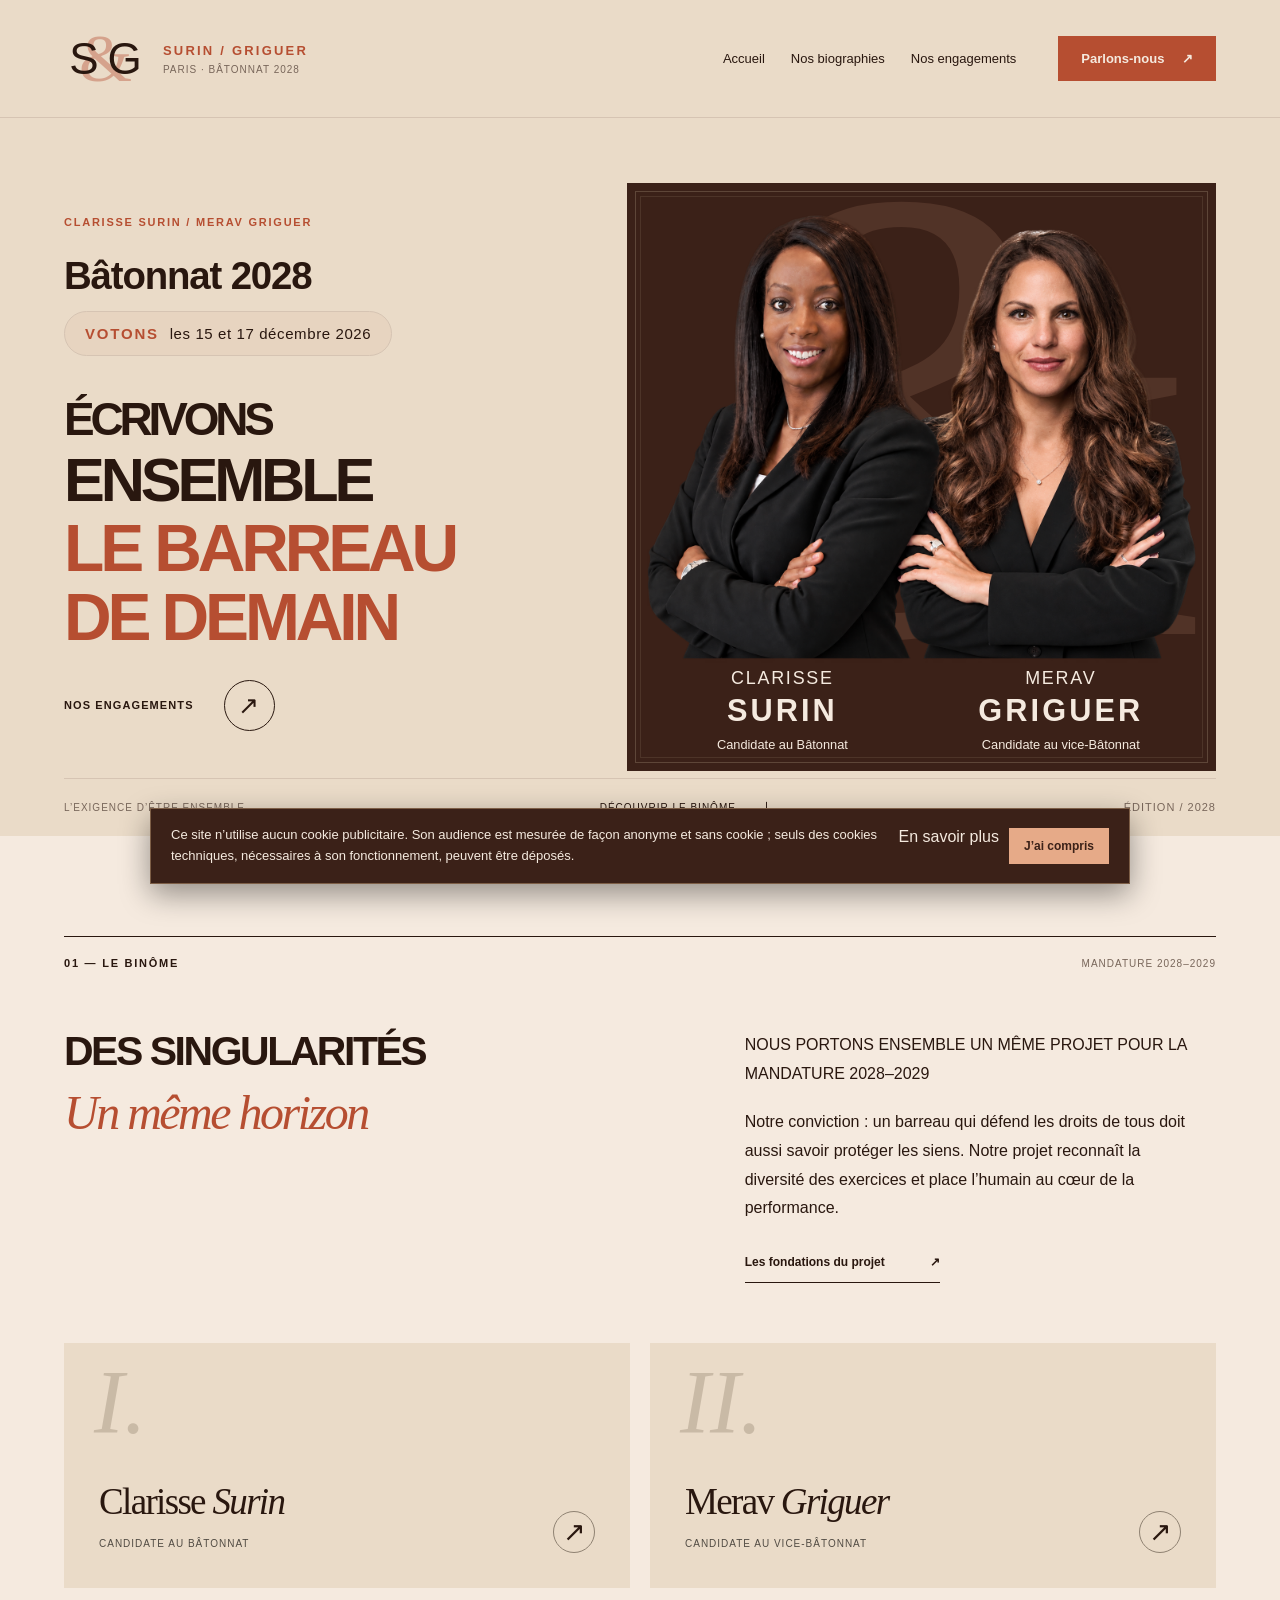
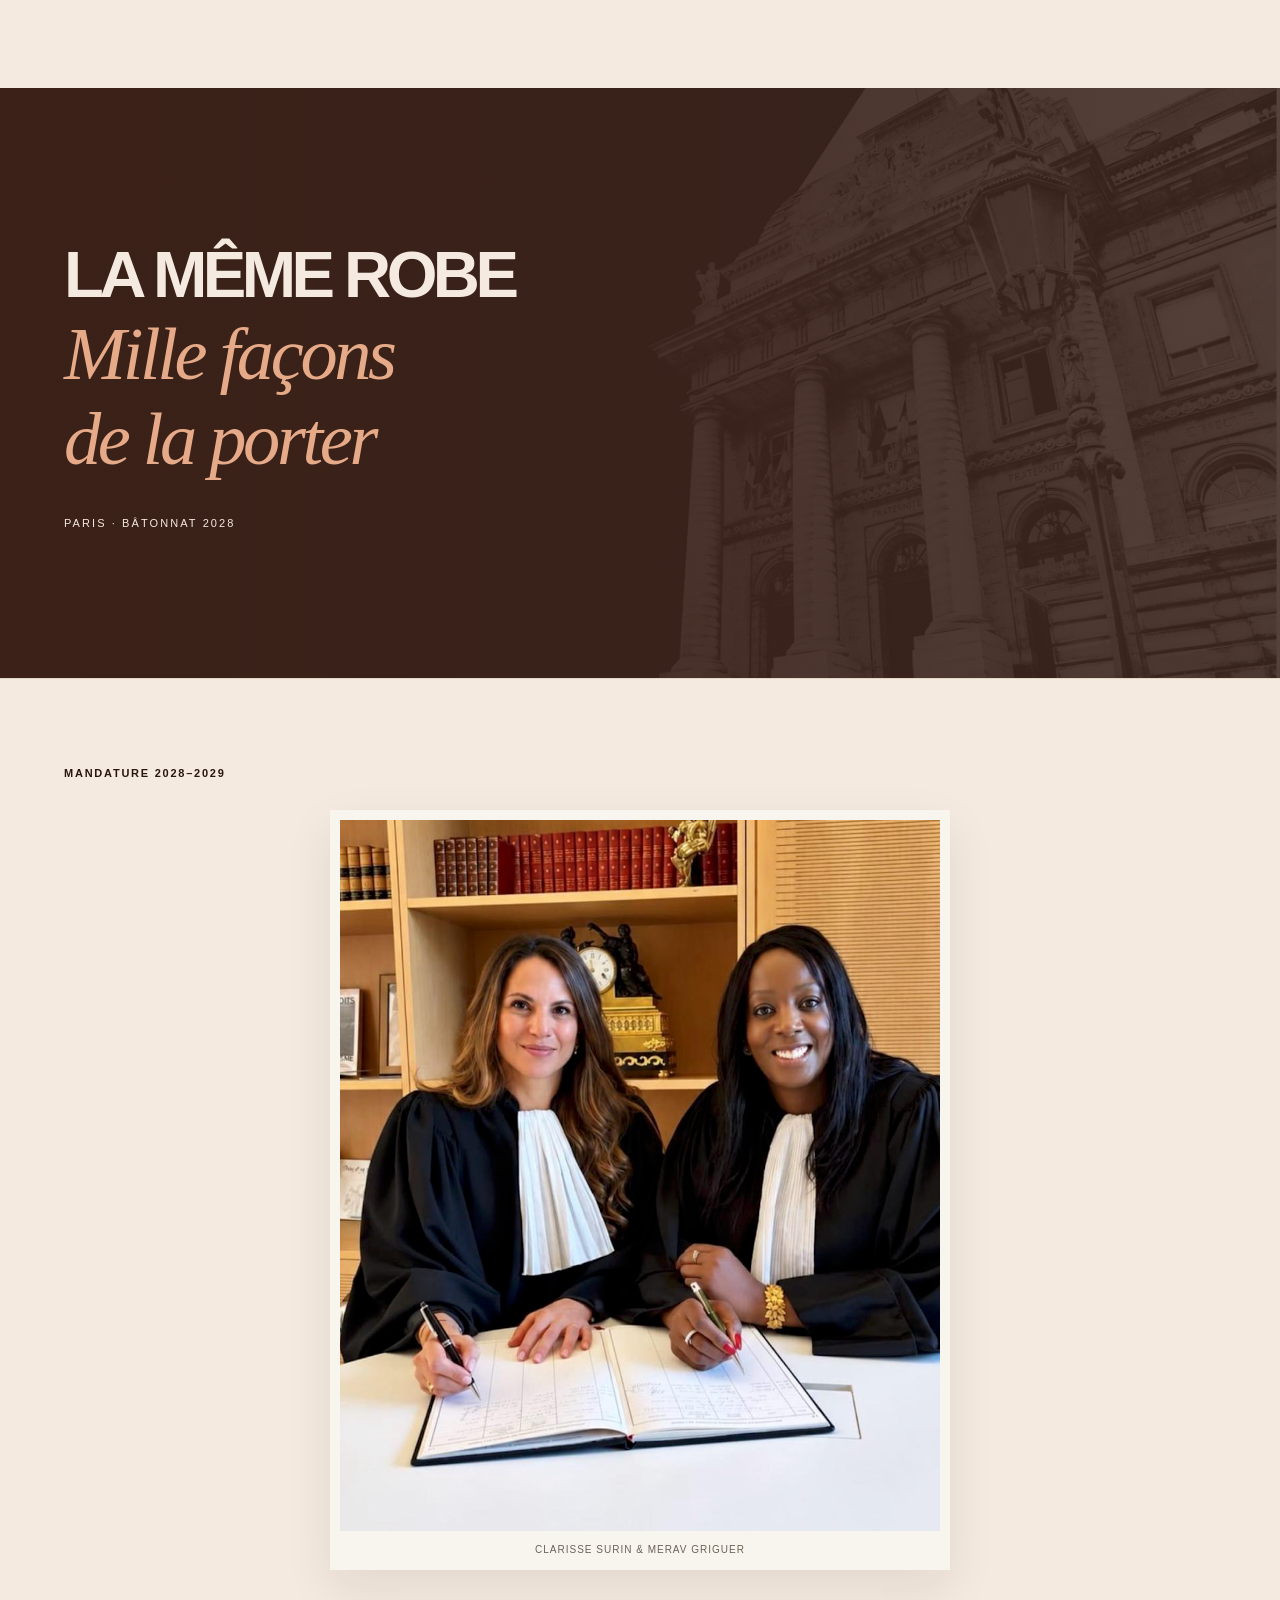
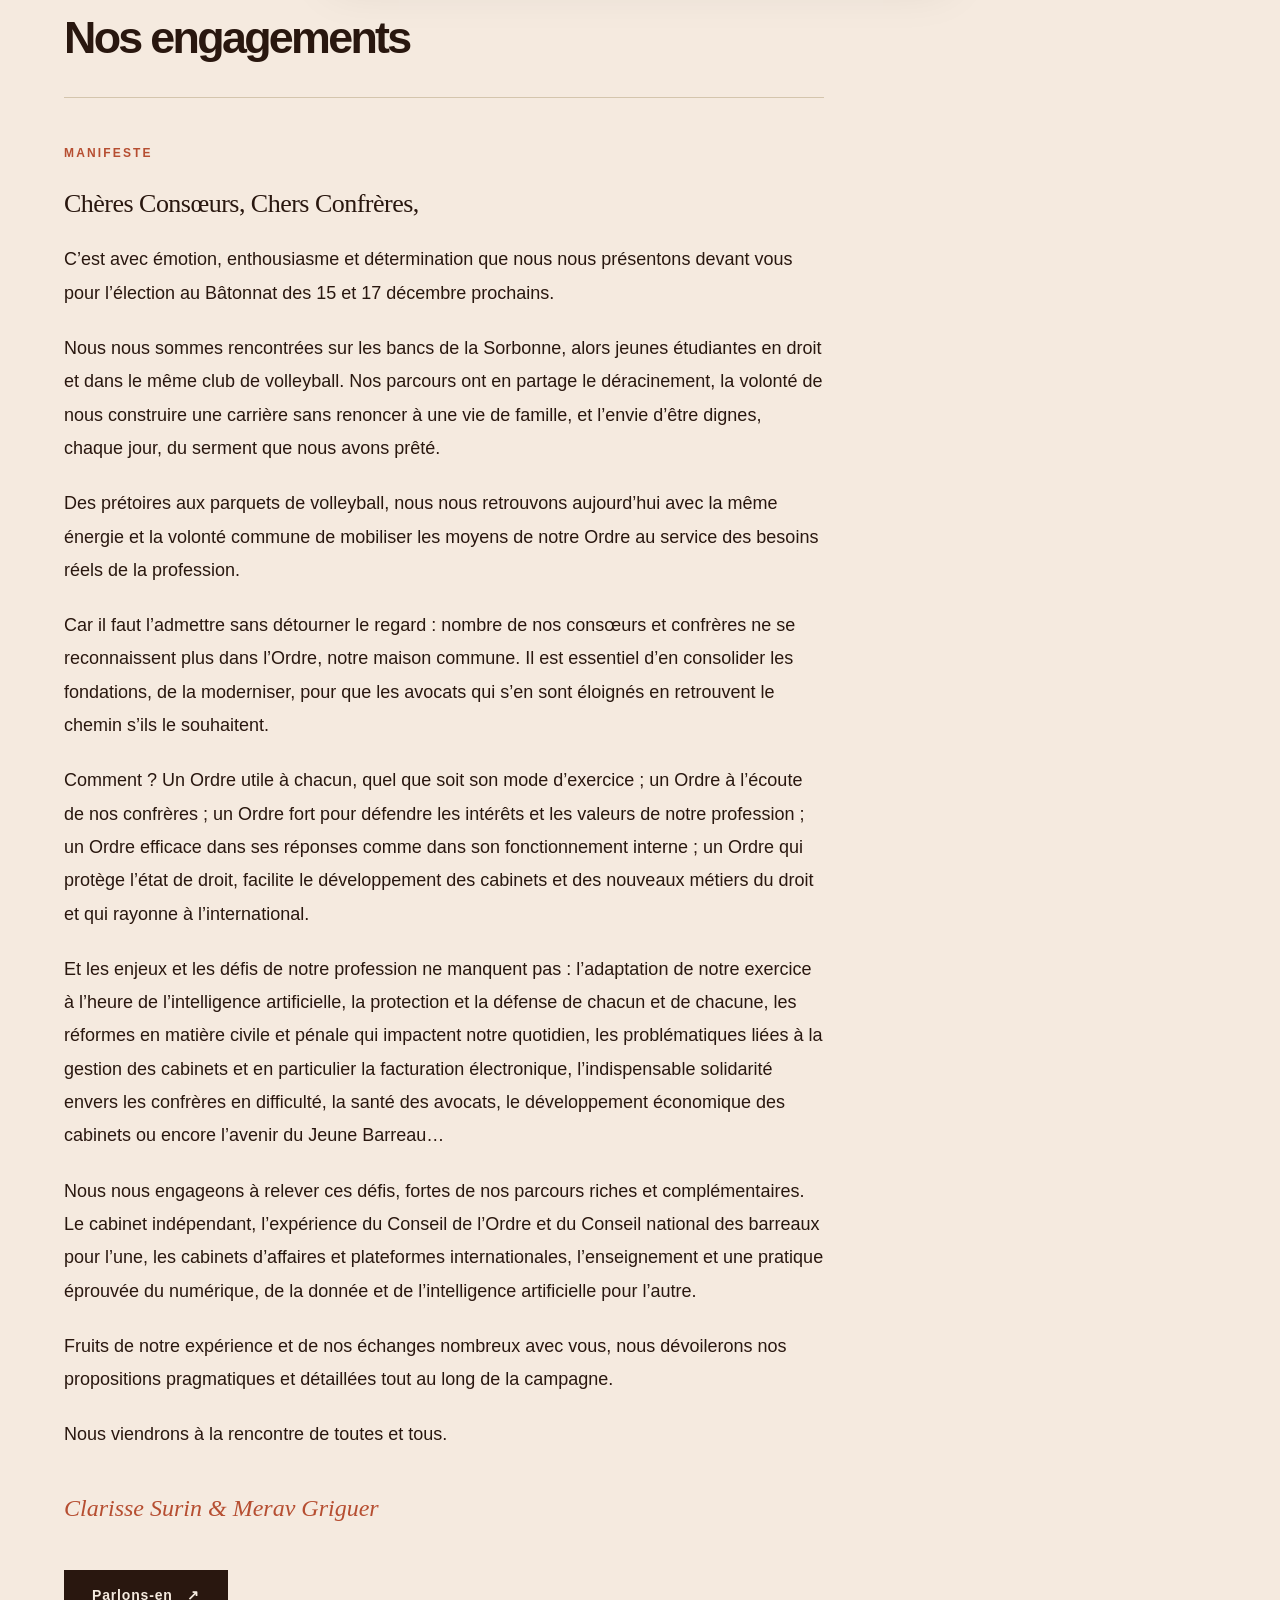
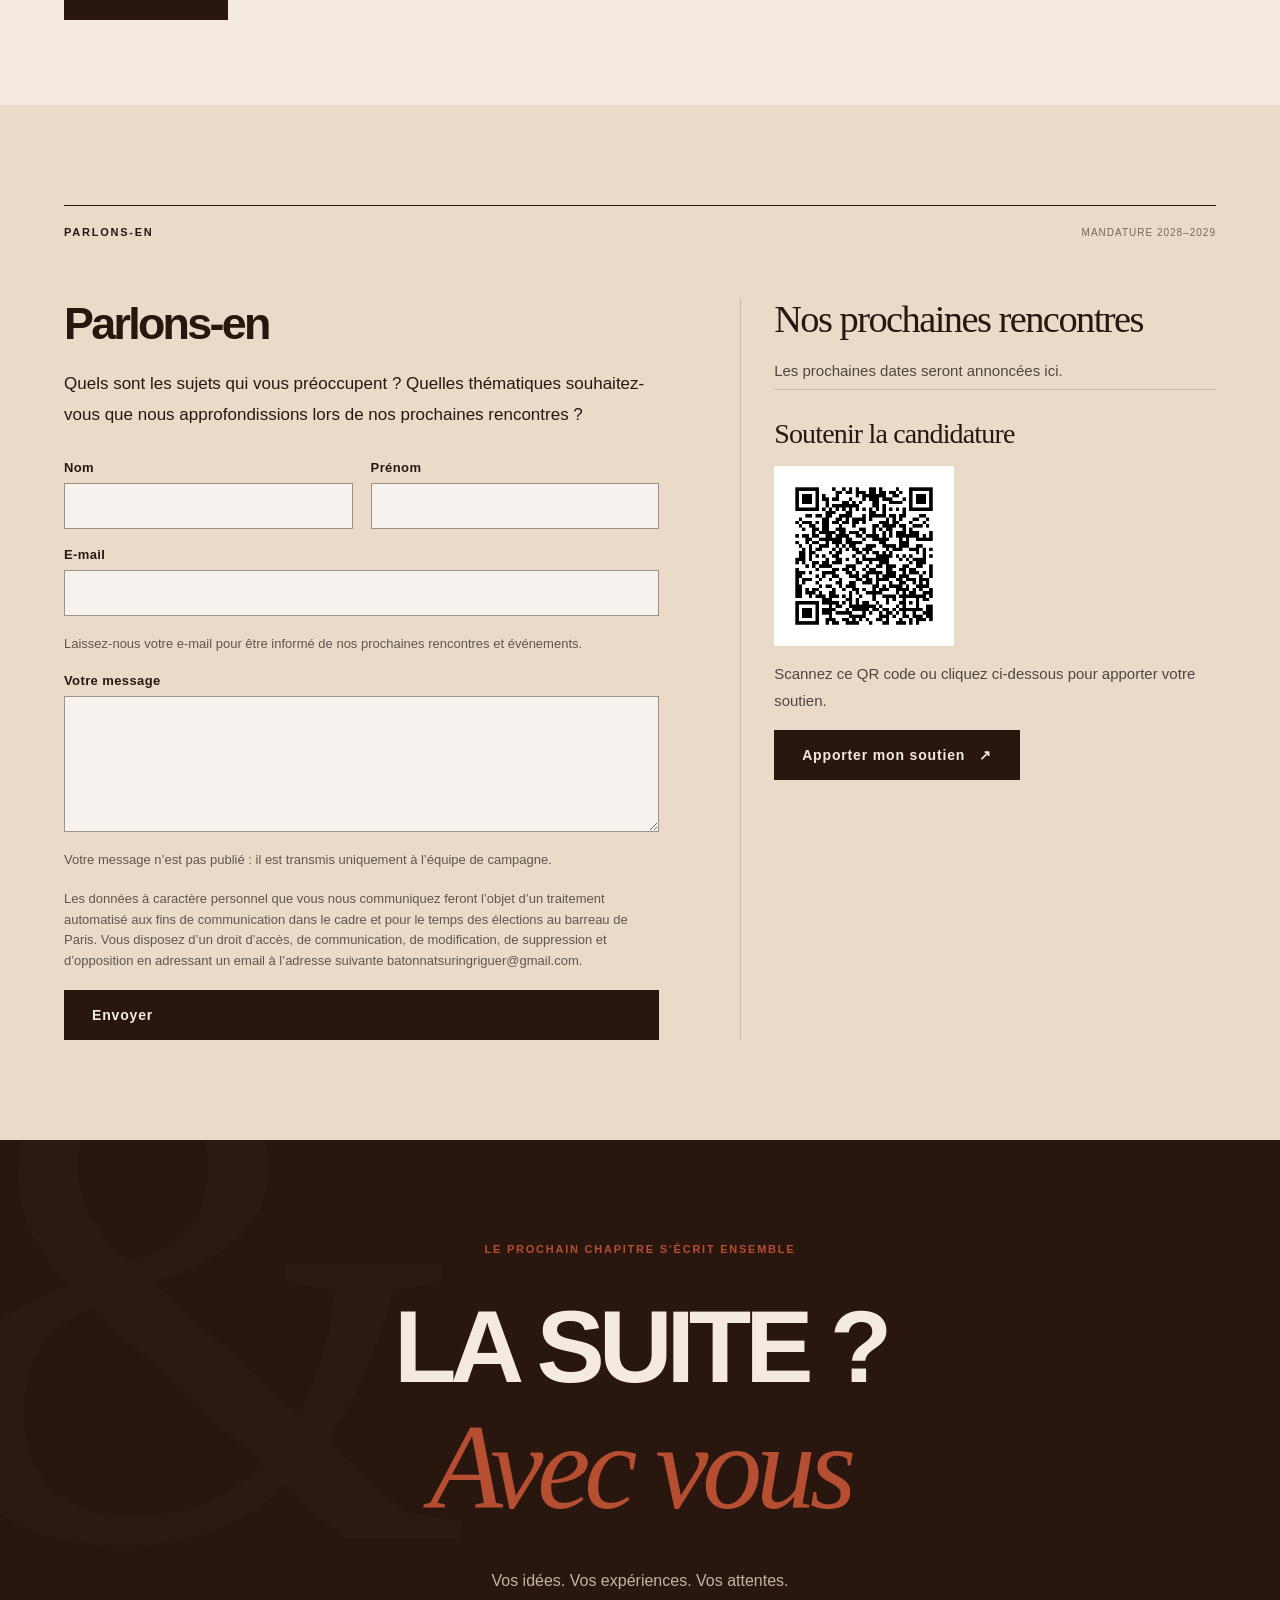
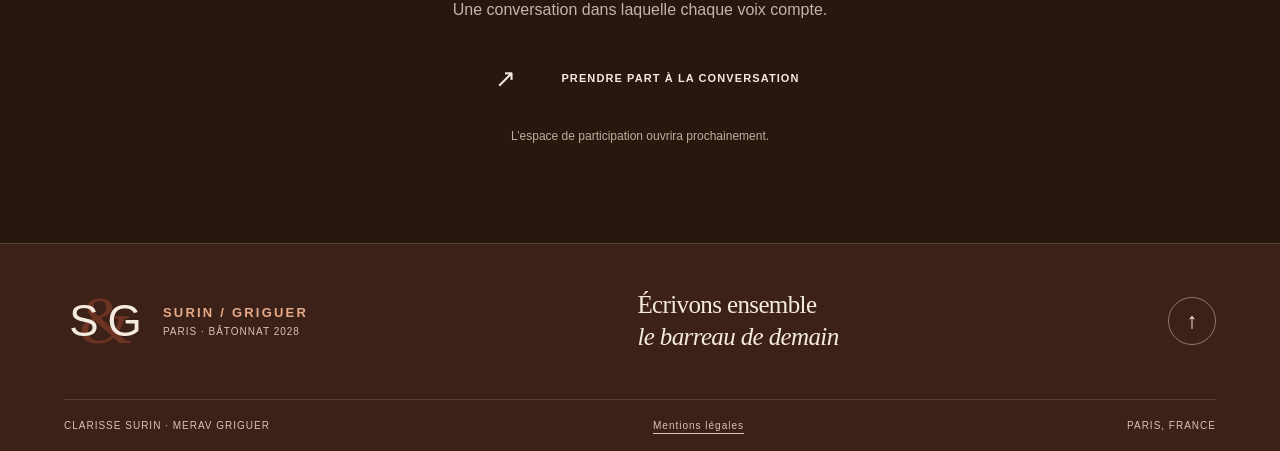
==== index.html @ cb1c9da6 "Import du site batonnatsuringriguer.com (HTML, CSS, JS, images) Co-Authored-By: Claude Sonnet 5.5 <n" ====
<!doctype html>
<html lang="fr">
<head>
<meta charset="UTF-8"><meta name="viewport" content="width=device-width,initial-scale=1">
<meta name="robots" content="index,follow,max-image-preview:large"><meta name="theme-color" content="#191817">
<title>Bâtonnat Paris 2028 — Clarisse Surin et Merav Griguer</title>
<meta name="description" content="Clarisse Surin et Merav Griguer. Une candidature commune au bâtonnat de Paris 2028. Serment, économie, humain, innovation.">
<link rel="canonical" href="https://www.batonnatsuringriguer.com/">
<meta property="og:url" content="https://www.batonnatsuringriguer.com/">
<meta property="og:title" content="Bâtonnat Paris 2028 — Clarisse Surin et Merav Griguer">
<meta property="og:type" content="website">
<meta property="og:locale" content="fr_FR">
<link rel="icon" href="/favicon.svg?v=sg-2" type="image/svg+xml"><link rel="stylesheet" href="/style.css"><script type="module" src="/main.js"></script>
<script defer src="/_vercel/insights/script.js"></script>
</head>
<body>
<a class="skip" href="#contenu">Aller au contenu</a>
<header class="site-header">
<a class="signature" href="#accueil" aria-label="Surin et Griguer, accueil"><b class="brand-mark brand-amp" aria-hidden="true"><i>&amp;</i><span class="l">S</span><span class="l">G</span></b><span class="brand-name">SURIN / GRIGUER<small>PARIS · BÂTONNAT 2028</small></span></a>
<button class="menu-toggle" aria-expanded="false" aria-controls="navigation">Menu <span aria-hidden="true">☰</span></button>
<nav id="navigation" aria-label="Navigation principale"><a href="#accueil">Accueil</a><a href="#binome" data-dialog="candidates" data-tab="tab-bio-clarisse">Nos biographies</a><a href="#programme">Nos engagements</a><a href="#journal" data-nav-journal hidden>Journal de campagne</a><a class="nav-contact" href="#parlons-en">Parlons-nous <span aria-hidden="true">↗</span></a></nav>
</header>
<main id="contenu">
<section class="hero" id="accueil" aria-labelledby="hero-title">
<div class="hero-topline"><span>CLARISSE SURIN / MERAV GRIGUER</span></div>
<div class="hero-copy"><p class="eyebrow">CLARISSE SURIN / MERAV GRIGUER</p><p class="hero-election">Bâtonnat 2028</p><p class="vote-capsule"><strong>Votons</strong> les 15 et 17 décembre 2026</p>
<!-- SLOGAN PROVISOIRE : pour le changer, modifier uniquement le h1 ci-dessous (et le pied de page) -->
<h1 id="hero-title"><span class="slogan-opening">ÉCRIVONS</span><br><span class="slogan-together">ENSEMBLE</span><br><em>LE BARREAU<br>DE DEMAIN</em></h1><a class="round-link" href="#programme"><span>NOS ENGAGEMENTS</span><span class="round-arrow" aria-hidden="true">↗</span></a></div>
<div class="hero-art"><span class="art-number" aria-hidden="true">&amp;</span><div class="art-line" aria-hidden="true"></div><div class="duo" role="img" aria-label="Clarisse Surin à gauche et Merav Griguer à droite, ensemble les bras croisés"><img src="/images/binome-couleur-v3.png" width="1380" height="1140" alt="" fetchpriority="high"></div><div class="art-caption"><span>CLARISSE<br><strong>SURIN</strong><small>Candidate au Bâtonnat</small></span><span>MERAV<br><strong>GRIGUER</strong><small>Candidate au vice-Bâtonnat</small></span></div></div>
<div class="hero-bottom"><span>L’EXIGENCE D’ÊTRE ENSEMBLE.</span><a href="#binome">DÉCOUVRIR LE BINÔME <span aria-hidden="true">↓</span></a><span class="hero-edition">ÉDITION / 2028</span></div>
</section>
<div class="values-strip" hidden data-masque="non validé 30/09" aria-label="Les quatre axes de la campagne"><span>SERMENT</span><i aria-hidden="true">/</i><span>ÉCONOMIE</span><i aria-hidden="true">/</i><span>HUMAIN</span><i aria-hidden="true">/</i><span>INNOVATION</span></div>
<section class="campaign-why" id="pourquoi" hidden data-masque="non validé 30/09" aria-labelledby="why-title"><p class="eyebrow">POURQUOI CHOISIR CE BINÔME ?</p><h2 id="why-title">Un Ordre qui vous protège<br><em>Et vous donne les moyens d’avancer</em></h2><p class="campaign-lead">Choisir Clarisse Surin et Merav Griguer, c’est soutenir un projet qui part de votre réalité : votre cabinet, vos responsabilités, votre santé et votre avenir. Un Ordre qui protège, accompagne et rend compte.</p><div class="campaign-reasons"><article><span class="reason-number">01</span><h3>Vous protéger</h3><p>Un Ordre présent lorsque votre exercice est fragilisé : secret professionnel, déontologie et incidents d’audience.</p><a href="#programme-serment">Découvrir les garanties proposées <span aria-hidden="true">↗</span></a></article><article><span class="reason-number">02</span><h3>Soutenir votre cabinet</h3><p>Des réponses adaptées à votre économie, à votre taille et à vos responsabilités, avec un objectif de maîtrise des cotisations.</p><a href="#programme-economie">Découvrir les leviers économiques <span aria-hidden="true">↗</span></a></article><article><span class="reason-number">03</span><h3>Prendre soin de vous</h3><p>Santé, rétrocessions, collaboration : défendre les avocats suppose aussi de reconnaître leurs fragilités.</p><a href="#programme-humain">Découvrir les dispositifs de solidarité <span aria-hidden="true">↗</span></a></article><article><span class="reason-number">04</span><h3>Vous préparer à demain</h3><p>Des outils d’IA accessibles et une formation concrète pour garder la maîtrise de votre métier.</p><a href="#programme-avenir">Découvrir les moyens proposés <span aria-hidden="true">↗</span></a></article></div><p class="campaign-method">Notre méthode : des actions à engager au sein de l’Ordre et des réformes à porter auprès du CNB et de la Chancellerie. Des objectifs explicites, dont la mise en œuvre sera suivie et dont il sera rendu compte.</p></section>
<section class="manifesto section" id="binome" aria-labelledby="binome-title">
<div class="section-top"><p class="eyebrow">01 — LE BINÔME</p><span class="small-note">MANDATURE 2028–2029</span></div>
<div class="manifesto-grid"><h2 id="binome-title">DES SINGULARITÉS<br><em>Un même horizon</em></h2><div class="manifesto-copy"><p>NOUS PORTONS ENSEMBLE UN MÊME PROJET POUR LA MANDATURE 2028–2029</p><p>Notre conviction : un barreau qui défend les droits de tous doit aussi savoir protéger les siens. Notre projet reconnaît la diversité des exercices et place l’humain au cœur de la performance.</p><a class="underlined" href="#convictions">Les fondations du projet <span aria-hidden="true">↗</span></a></div></div>
<div class="duet"><article class="person"><span class="person-number">I.</span><div><h3>Clarisse <em>Surin</em></h3><p>CANDIDATE AU BÂTONNAT</p></div><button class="person-more" data-dialog="candidates" data-tab="tab-bio-clarisse" aria-label="Lire la biographie de Clarisse Surin">↗</button></article><article class="person"><span class="person-number">II.</span><div><h3>Merav <em>Griguer</em></h3><p>CANDIDATE AU VICE-BÂTONNAT</p></div><button class="person-more" data-dialog="candidates" data-tab="tab-bio-merav" aria-label="Lire la biographie de Merav Griguer">↗</button></article></div>
</section>
<section class="convictions section" id="convictions" hidden data-masque="non validé 30/09" aria-labelledby="convictions-title">
<div class="section-top"><p class="eyebrow">02 — NOS CONVICTIONS</p><span class="small-note">SERMENT · ÉCONOMIE · HUMAIN · INNOVATION</span></div>
<div class="conviction-heading"><h2 id="convictions-title">QUATRE AXES<br><em>Un cap commun</em></h2><p>Quatre priorités pour votre exercice.<br>Des propositions concrètes<br>et des réformes à porter.</p></div>
<div class="axes-layout"><div class="axis-tabs" role="tablist" aria-label="Les quatre axes" aria-orientation="vertical"><button role="tab" id="tab-serment" aria-controls="panel-serment" aria-selected="true"><span>01</span>Serment<i aria-hidden="true">↗</i></button><button role="tab" id="tab-economie" aria-controls="panel-economie" aria-selected="false" tabindex="-1"><span>02</span>Économie<i aria-hidden="true">↗</i></button><button role="tab" id="tab-humain" aria-controls="panel-humain" aria-selected="false" tabindex="-1"><span>03</span>Humain<i aria-hidden="true">↗</i></button><button role="tab" id="tab-innovation" aria-controls="panel-innovation" aria-selected="false" tabindex="-1"><span>04</span>Innovation<i aria-hidden="true">↗</i></button></div>
<div class="axis-panels"><article role="tabpanel" id="panel-serment" aria-labelledby="tab-serment" tabindex="0"><p class="eyebrow">CE QUE NOUS VOULONS CHANGER</p><h3>Un Ordre qui vous protège</h3><p>Défendre le secret professionnel, rendre la déontologie effective et demander à l’Ordre la même exigence qu’à chaque avocat.</p><a class="underlined" href="#programme-serment">Lire les propositions <span aria-hidden="true">↗</span></a></article><article role="tabpanel" id="panel-economie" aria-labelledby="tab-economie" tabindex="0" hidden><p class="eyebrow">CE QUE NOUS VOULONS CHANGER</p><h3>Les moyens de votre indépendance</h3><p>Prendre en compte les réalités de chaque cabinet et sécuriser ceux qui y travaillent, des collaborateurs aux associés.</p><a class="underlined" href="#programme-economie">Lire les propositions <span aria-hidden="true">↗</span></a></article><article role="tabpanel" id="panel-humain" aria-labelledby="tab-humain" tabindex="0" hidden><p class="eyebrow">CE QUE NOUS VOULONS CHANGER</p><h3>Prendre soin de ceux qui défendent</h3><p>Faire de la santé, de la solidarité et de la sécurité des parcours une priorité pour tous ceux qui portent la robe.</p><a class="underlined" href="#programme-humain">Lire les propositions <span aria-hidden="true">↗</span></a></article><article role="tabpanel" id="panel-innovation" aria-labelledby="tab-innovation" tabindex="0" hidden><p class="eyebrow">CE QUE NOUS VOULONS CHANGER</p><h3>Maîtriser l’IA, garder la main</h3><p>Mettre la technologie au service de l’avocat et du justiciable, avec des outils accessibles et une formation adaptée.</p><a class="underlined" href="#programme-avenir">Lire les propositions <span aria-hidden="true">↗</span></a></article></div></div>
</section>
<section class="interlude" aria-label="Écrivons ensemble le barreau de demain"><div class="palais" aria-hidden="true"></div><p>LA MÊME ROBE<br><em>Mille façons<br>de la porter</em></p><span>PARIS · BÂTONNAT 2028</span></section>
<section class="campaign-programme" id="programme" aria-labelledby="programme-title"><header class="campaign-programme-heading"><p class="eyebrow">MANDATURE 2028–2029</p><figure class="programme-portrait"><img src="/images/clarisse-surin-merav-griguer-manifeste.png" width="1116" height="1322" loading="lazy" decoding="async" alt="Clarisse Surin et Merav Griguer, en robe d’avocate, réunies autour d’un registre"><figcaption>Clarisse Surin &amp; Merav Griguer</figcaption></figure><h2 id="programme-title">Nos engagements</h2><p hidden data-masque="non validé 30/09">Être fiers de notre serment. Repenser notre économie. Faire vivre notre humanité. Prendre notre avenir en main.</p><div class="manifeste" id="manifeste"><p class="manifeste-label">Manifeste</p><p>Chères Consœurs, Chers Confrères,</p><p>C’est avec émotion, enthousiasme et détermination que nous nous présentons devant vous pour l’élection au Bâtonnat des 15 et 17 décembre prochains.</p><p>Nous nous sommes rencontrées sur les bancs de la Sorbonne, alors jeunes étudiantes en droit et dans le même club de volleyball. Nos parcours ont en partage le déracinement, la volonté de nous construire une carrière sans renoncer à une vie de famille, et l’envie d’être dignes, chaque jour, du serment que nous avons prêté.</p><p>Des prétoires aux parquets de volleyball, nous nous retrouvons aujourd’hui avec la même énergie et la volonté commune de mobiliser les moyens de notre Ordre au service des besoins réels de la profession.</p><p>Car il faut l’admettre sans détourner le regard : nombre de nos consœurs et confrères ne se reconnaissent plus dans l’Ordre, notre maison commune. Il est essentiel d’en consolider les fondations, de la moderniser, pour que les avocats qui s’en sont éloignés en retrouvent le chemin s’ils le souhaitent.</p><p>Comment ? Un Ordre utile à chacun, quel que soit son mode d’exercice ; un Ordre à l’écoute de nos confrères ; un Ordre fort pour défendre les intérêts et les valeurs de notre profession ; un Ordre efficace dans ses réponses comme dans son fonctionnement interne ; un Ordre qui protège l’état de droit, facilite le développement des cabinets et des nouveaux métiers du droit et qui rayonne à l’international.</p><p>Et les enjeux et les défis de notre profession ne manquent pas : l’adaptation de notre exercice à l’heure de l’intelligence artificielle, la protection et la défense de chacun et de chacune, les réformes en matière civile et pénale qui impactent notre quotidien, les problématiques liées à la gestion des cabinets et en particulier la facturation électronique, l’indispensable solidarité envers les confrères en difficulté, la santé des avocats, le développement économique des cabinets ou encore l’avenir du Jeune Barreau…</p><p>Nous nous engageons à relever ces défis, fortes de nos parcours riches et complémentaires. Le cabinet indépendant, l’expérience du Conseil de l’Ordre et du Conseil national des barreaux pour l’une, les cabinets d’affaires et plateformes internationales, l’enseignement et une pratique éprouvée du numérique, de la donnée et de l’intelligence artificielle pour l’autre.</p><p>Fruits de notre expérience et de nos échanges nombreux avec vous, nous dévoilerons nos propositions pragmatiques et détaillées tout au long de la campagne.</p><p>Nous viendrons à la rencontre de toutes et tous.</p><p class="manifeste-signature">Clarisse Surin &amp; Merav Griguer</p></div></header><nav class="programme-jump" hidden data-masque="non validé 30/09" aria-label="Explorer le programme"><a href="#programme-serment">Notre serment</a><a href="#programme-economie">Notre économie</a><a href="#programme-humain">Notre humanité</a><a href="#programme-avenir">Notre avenir</a></nav><div class="programme-chapters" hidden data-masque="non validé 30/09"><section class="programme-chapter" id="programme-serment" aria-labelledby="title-serment"><div class="chapter-heading"><p class="eyebrow">Notre serment</p><h3 id="title-serment">Un Ordre qui vous protège</h3><p>Défendre le secret professionnel, rendre la déontologie effective et demander à l’Ordre la même exigence qu’à chaque avocat.</p></div><div class="chapter-commitments"><details><summary><span>1.1</span><strong>Une déontologie exemplaire et modernisée</strong><i aria-hidden="true">+</i></summary><div class="commitment-body"><p>Outil sécurisé de signalement, référent ordinal de la déontologie numérique, formation en présentiel et adaptation du RIBP aux usages de l’IA. Une mise à jour déontologique périodique est proposée à titre expérimental, sous réserve des travaux et validations nécessaires.</p></div></details><details><summary><span>1.2</span><strong>Une discipline effective et lisible</strong><i aria-hidden="true">+</i></summary><div class="commitment-body"><p>Professionnaliser le service disciplinaire, l’équiper d’un outil dédié et améliorer la lisibilité des décisions dans le respect du cadre applicable. Poursuivre avec le CNB et la Chancellerie les travaux sur la procédure, la place du plaignant et les garanties de jugement.</p></div></details><details><summary><span>1.3</span><strong>Renforcer le lien avec la magistrature</strong><i aria-hidden="true">+</i></summary><div class="commitment-body"><p>Développer les formations et immersions croisées entre avocats et magistrats. Proposer une réponse ordinale sous quarante-huit heures aux alertes relatives aux incidents d’audience.</p></div></details><details><summary><span>1.4</span><strong>Un Ordre exemplaire et transparent</strong><i aria-hidden="true">+</i></summary><div class="commitment-body"><p>Ouvrir davantage les travaux du Conseil de l’Ordre aux confrères, sous réserve de confidentialité ; auditer l’organisation des services ; réfléchir au plafonnement des frais de campagne et créer un label valorisant les parcours transparents, l’inclusion et l’égalité dans les cabinets.</p></div></details></div></section><section class="programme-chapter" id="programme-economie" aria-labelledby="title-economie"><div class="chapter-heading"><p class="eyebrow">Notre économie</p><h3 id="title-economie">Les moyens de votre indépendance</h3><p>Prendre en compte les réalités de chaque cabinet et sécuriser ceux qui y travaillent, des collaborateurs aux associés.</p></div><div class="chapter-commitments"><details><summary><span>2.1</span><strong>Maîtriser les coûts de l’Ordre</strong><i aria-hidden="true">+</i></summary><div class="commitment-body"><p>Proposer une trajectoire de réduction des cotisations pouvant atteindre 30 % à l’horizon 2030, fondée sur un plan financier pluriannuel public et soumis chaque année au vote du Conseil de l’Ordre. Un objectif conditionné à la rationalisation des coûts, à la transformation numérique et à de nouvelles ressources.</p></div></details><details><summary><span>2.2</span><strong>Ouvrir une concertation sur l’entrée dans la profession</strong><i aria-hidden="true">+</i></summary><div class="commitment-body"><p>Étudier les capacités d’accueil du marché et mieux éclairer l’orientation des élèves-avocats. Mettre en discussion avec les universités, le CNB et la Chancellerie les conditions d’accès et une éventuelle contribution de formation en cas de départ direct en entreprise. Ces mécanismes restent à préciser et à valider.</p></div></details><details><summary><span>2.3</span><strong>Protéger les rétrocessions en cas de défaillance</strong><i aria-hidden="true">+</i></summary><div class="commitment-body"><p>Créer, avec les acteurs concernés, un fonds de solidarité pour une prise en charge subrogatoire et partielle des rétrocessions impayées en cas de procédure collective, et pour accompagner les cabinets en difficulté. Le financement et les modalités restent à définir.</p></div></details><details><summary><span>2.4</span><strong>Mieux valoriser le conseil</strong><i aria-hidden="true">+</i></summary><div class="commitment-body"><p>Former à des honoraires fondés sur la valeur, proposer des modèles de conventions adaptés et étudier un abonnement juridique de proximité. Accompagner les nouvelles activités de l’avocat et les évolutions de la relation client.</p></div></details><details><summary><span>2.5</span><strong>Accompagner les cabinets à taille humaine</strong><i aria-hidden="true">+</i></summary><div class="commitment-body"><p>Faciliter les regroupements et la mutualisation des fonctions support. Proposer des formations accessibles à la gestion, au modèle économique, au management et à la valorisation du cabinet.</p></div></details><details><summary><span>2.6</span><strong>Donner aux cabinets français les moyens de se développer</strong><i aria-hidden="true">+</i></summary><div class="commitment-body"><p>Travailler sur la transmission, la patrimonialité des parts et les parcours d’association. Ouvrir, avec le CNB et la Chancellerie, une réflexion encadrée sur le financement et l’ouverture du capital, dans le respect des exigences déontologiques et de l’indépendance.</p></div></details><details><summary><span>2.7</span><strong>Soutenir les cabinets à dimension internationale</strong><i aria-hidden="true">+</i></summary><div class="commitment-body"><p>Proposer une cellule d’appui face aux risques géopolitiques, renforcer le dialogue avec les cabinets français et internationaux, et accompagner la transmission et les parcours d’évolution.</p></div></details><details><summary><span>2.8</span><strong>Investir dans l’avenir des collaborateurs</strong><i aria-hidden="true">+</i></summary><div class="commitment-body"><p>Renforcer la formation durant les premières années d’exercice, développer le mentorat et favoriser des parcours d’association plus précoces. Porter l’accès au financement des formations complémentaires à la gestion, au management et au numérique.</p></div></details></div></section><section class="programme-chapter" id="programme-humain" aria-labelledby="title-humain"><div class="chapter-heading"><p class="eyebrow">Notre humanité</p><h3 id="title-humain">Prendre soin de ceux qui défendent</h3><p>Faire de la santé, de la solidarité et de la sécurité des parcours une priorité pour tous ceux qui portent la robe.</p></div><div class="chapter-commitments"><details><summary><span>3.1</span><strong>Sécuriser la collaboration</strong><i aria-hidden="true">+</i></summary><div class="commitment-body"><p>Porter auprès du CNB et de la Chancellerie un droit d’option entre collaboration libérale et salariat durant les trois premières années suivant le serment. Défendre une tolérance zéro face au harcèlement, aux discriminations et aux violences.</p></div></details><details><summary><span>3.2</span><strong>Agir avant l’épuisement</strong><i aria-hidden="true">+</i></summary><div class="commitment-body"><p>Proposer AVOCATCARE : un dispositif de prévention permettant une pause de trois mois avant l’épuisement, mobilisable une fois dans la vie professionnelle, selon des modalités à définir. Créer un guichet santé et prévoyance, des rappels de couverture et des partenariats pour faciliter les bilans de santé.</p></div></details><details><summary><span>3.3</span><strong>Retisser le lien confraternel</strong><i aria-hidden="true">+</i></summary><div class="commitment-body"><p>Organiser des rencontres professionnelles thématiques chaque mois, ouvertes aux autres professions du droit et aux entreprises. Développer les échanges avec les barreaux étrangers.</p></div></details></div></section><section class="programme-chapter" id="programme-avenir" aria-labelledby="title-avenir"><div class="chapter-heading"><p class="eyebrow">Notre avenir</p><h3 id="title-avenir">Maîtriser l’IA, garder la main</h3><p>Mettre la technologie au service de l’avocat et du justiciable, avec des outils accessibles et une formation adaptée.</p></div><div class="chapter-commitments"><details><summary><span>4.1</span><strong>Un socle d’IA souveraine</strong><i aria-hidden="true">+</i></summary><div class="commitment-body"><p>Négocier une offre professionnelle à coût raisonnable, hébergée en Europe et conçue pour les exigences de confidentialité. Prévoir des possibilités de déploiement interne aux cabinets et un outil d’anonymisation et de pseudonymisation. Ces outils et leurs garanties devront être évalués avant déploiement.</p></div></details><details><summary><span>4.2</span><strong>Former à chaque niveau</strong><i aria-hidden="true">+</i></summary><div class="commitment-body"><p>Créer des modules d’apprentissage en ligne et des ateliers pratiques en présentiel. Intégrer l’IA, la cybersécurité et la protection des données à la formation initiale et continue.</p></div></details><details><summary><span>4.3</span><strong>Un Institut de la formation du barreau de Paris</strong><i aria-hidden="true">+</i></summary><div class="commitment-body"><p>Proposer des parcours certifiants : plaidoirie, gestion, préparation mentale, facturation, développement et communication. Travailler avec le CNB à une place renforcée de l’économie du cabinet et du numérique dans la formation initiale.</p></div></details><details><summary><span>4.4</span><strong>Développer le réflexe avocat</strong><i aria-hidden="true">+</i></summary><div class="commitment-body"><p>Construire le programme « La route du droit » pour faciliter l’accès au droit et renforcer la présence de l’avocat dans la société. Son contenu opérationnel reste à préciser.</p></div></details><details><summary><span>4.5</span><strong>Investir de nouveaux marchés</strong><i aria-hidden="true">+</i></summary><div class="commitment-body"><p>Accompagner les entreprises dans leurs engagements environnementaux et la prévention du risque de greenwashing. Donner aux avocats les moyens de développer ces activités de conseil.</p></div></details><details><summary><span>4.6</span><strong>Accompagner la transition environnementale</strong><i aria-hidden="true">+</i></summary><div class="commitment-body"><p>Développer la formation et un projet de label de conformité, et proposer une deuxième pépinière d’affaires écoresponsable. Les critères du label et l’objectif de réduction à l’horizon 2030 restent à préciser.</p></div></details></div></section></div><p class="programme-boundary" hidden data-masque="non validé 30/09">Ces propositions distinguent les actions de l’Ordre des réformes nécessitant une concertation ou une évolution du cadre national. Leurs modalités seront précisées au fil de la campagne.</p><div class="engagement-cta"><a class="cta-button" href="#parlons-en">Parlons-en <span aria-hidden="true">↗</span></a></div></section>
<section class="talk section" id="parlons-en" aria-labelledby="talk-title"><div class="section-top"><p class="eyebrow">PARLONS-EN</p><span class="small-note">MANDATURE 2028–2029</span></div><div class="talk-grid"><div class="talk-form"><h2 id="talk-title">Parlons-en</h2><p class="talk-lead">Quels sont les sujets qui vous préoccupent ? Quelles thématiques souhaitez-vous que nous approfondissions lors de nos prochaines rencontres ?</p><form class="contact-form" method="post" action="/parlons-en/envoyer" data-contact-form><input type="hidden" name="submissionId" data-submission-id><div class="field-row"><label>Nom<input name="lastName" autocomplete="family-name" required maxlength="80"></label><label>Prénom<input name="firstName" autocomplete="given-name" required maxlength="80"></label></div><label>E-mail<input name="email" type="email" autocomplete="email" required maxlength="254"></label><p class="field-help">Laissez-nous votre e-mail pour être informé de nos prochaines rencontres et événements.</p><label>Votre message<textarea name="message" rows="6" required maxlength="3000"></textarea></label><p class="field-help">Votre message n’est pas publié : il est transmis uniquement à l’équipe de campagne.</p><p class="field-help">Les données à caractère personnel que vous nous communiquez feront l’objet d’un traitement automatisé aux fins de communication dans le cadre et pour le temps des élections au barreau de Paris. Vous disposez d’un droit d’accès, de communication, de modification, de suppression et d’opposition en adressant un email à l’adresse suivante <a href="mailto:batonnatsuringriguer@gmail.com">batonnatsuringriguer@gmail.com</a>.</p><button class="cta-button" type="submit">Envoyer</button></form></div><aside class="talk-agenda" aria-labelledby="agenda-title"><h2 id="agenda-title">Nos prochaines rencontres</h2><ol class="agenda-list" id="agenda-list"></ol><div class="talk-support"><h3>Soutenir la candidature</h3><img src="/carte/soutenir-qr.png" width="180" height="180" alt="QR code : soutenir la candidature de Clarisse Surin et Merav Griguer"><p>Scannez ce QR code ou cliquez ci-dessous pour apporter votre soutien.</p><a class="cta-button" href="/carte/soutenir/">Apporter mon soutien <span aria-hidden="true">↗</span></a></div></aside></div></section><section class="journal section" id="journal" aria-labelledby="journal-title" hidden><div class="section-top"><p class="eyebrow">JOURNAL DE CAMPAGNE</p></div><h2 id="journal-title">Journal de campagne</h2><ol class="journal-list" id="journal-list"></ol></section>
<!-- DONNÉES ÉDITABLES : agenda et journal. Plus tard, main.js pourra lire une source externe (agenda Microsoft 365, API) à la place de ces blocs sans changer la page. -->
<script type="application/json" id="agenda-data">[{"date":"2026-10-14","titre":"Save the date","teaser":"Lieu et horaire dévoilés très prochainement."}]</script>
<script type="application/json" id="journal-data">[]</script>
<section class="together section" id="ensemble" aria-labelledby="ensemble-title"><p class="eyebrow">LE PROCHAIN CHAPITRE S’ÉCRIT ENSEMBLE</p><h2 id="ensemble-title">LA SUITE ?<br><em>Avec vous</em></h2><p>Vos idées. Vos expériences. Vos attentes.<br>Une conversation dans laquelle chaque voix compte.</p><button class="round-link" data-dialog="participer"><span class="round-arrow" aria-hidden="true">↗</span><span>PRENDRE PART À LA CONVERSATION</span></button><small>L’espace de participation ouvrira prochainement.</small></section>
</main>
<footer class="site-footer"><div class="footer-main"><a class="signature" href="#accueil"><b class="brand-mark brand-amp" aria-hidden="true"><i>&amp;</i><span class="l">S</span><span class="l">G</span></b><span class="brand-name">SURIN / GRIGUER<small>PARIS · BÂTONNAT 2028</small></span></a><p>Écrivons ensemble<br><em>le barreau de demain</em></p><a class="top" href="#accueil" aria-label="Retour en haut">↑</a></div><div class="footer-meta"><span>CLARISSE SURIN · MERAV GRIGUER</span><a href="/mentions-legales/">Mentions légales</a><span>PARIS, FRANCE</span></div></footer>
<dialog id="candidates" class="bio-dialog" aria-labelledby="candidates-title"><button data-close class="close" aria-label="Fermer">×</button><p class="eyebrow" id="candidates-title">NOS BIOGRAPHIES</p><div class="bio-tabs" role="tablist" aria-label="Biographies des candidates"><button role="tab" id="tab-bio-clarisse" aria-controls="panel-bio-clarisse" aria-selected="true">Clarisse Surin<small>Candidate au bâtonnat</small></button><button role="tab" id="tab-bio-merav" aria-controls="panel-bio-merav" aria-selected="false" tabindex="-1">Merav Griguer<small>Candidate au vice-bâtonnat</small></button></div><section class="bio-panel" role="tabpanel" id="panel-bio-clarisse" aria-labelledby="tab-bio-clarisse"><h2>Clarisse <em>Surin</em></h2><figure class="bio-serment-photo"><img src="/images/clarisse-surin-serment.jpeg" width="1170" height="878" loading="lazy" decoding="async" alt="Clarisse Surin"><figcaption>Clarisse Surin</figcaption></figure><p>Clarisse Surin a prêté serment le 30 octobre 2008. Elle exerce en droit du travail et en droit pénal du travail depuis plus de 17 ans. Diplômée de l’Université Paris I, elle a travaillé en cabinet à New York (Levine &amp; Blitt), puis a intégré le cabinet international Baker &amp; McKenzie et les cabinets français Capstan et DS Avocats, avant de faire le choix de l’indépendance en fondant son cabinet, au sein duquel elle accompagne institutions, entreprises et dirigeants dans les moments les plus sensibles de leur parcours. Elle est également certifiée enquêtrice interne.</p><p>Son engagement pour la profession est ancien et constant. Membre du Conseil de l’Ordre (2020-2022), elle y a été successivement secrétaire de la commission réforme, innovation et modernisation de l’Ordre, secrétaire de l’instruction disciplinaire, secrétaire adjointe de la commission conflits d’intérêts et incompatibilités, et enfin coordinatrice de l’autorité de poursuite.</p><p>Élue au Conseil national des barreaux (2021-2023), elle a été vice-présidente des commissions Numérique et Prospective et membre de la commission Droit et entreprise. De ces mandats, elle tire une connaissance intime du fonctionnement de nos institutions et une conviction : la déontologie, la transparence et l’éthique sont le socle de la confiance des confrères, des magistrats et des justiciables. En ce sens, elle travaille depuis 8 ans au sein du pôle social de la cour d’appel de Paris avec les magistrats pour faciliter les relations avec les avocats. Elle est également membre de la cellule « Zen prud’hommes », qui agit pour pacifier les relations entre confrères et avec les conseillers prud’homaux.</p><p>En 2024, portée par le slogan « Fiers d’être avocats ! », elle a été candidate au co-bâtonnat de Paris aux côtés de Thomas Baudesson.</p><p>Par sa candidature au bâtonnat, Clarisse s’engage aujourd’hui aux côtés de Merav Griguer pour former un binôme engagé, avec l’ambition de placer l’humain et la santé des avocats au cœur de la performance, de promouvoir une IA responsable dans nos pratiques et de faire vivre une déontologie à la hauteur de nos valeurs.</p><p>Maman et entrepreneure, elle connaît parfaitement les défis de l’exercice de la profession et ceux de sa conciliation avec une vie personnelle et familiale.</p><p>Depuis de nombreuses années, Clarisse intervient également auprès d’établissements scolaires dans le cadre de la lutte contre le harcèlement. Elle participe à des conférences, suivies de débats et d’échanges avec les jeunes, pour les sensibiliser et leur donner la parole.</p><p>Son engagement se poursuit aussi dans le bénévolat : chaque année, elle consacre du temps aux pèlerins malades qui se rendent à Lourdes.</p><p>Et parce que l’engagement n’exclut ni la spontanéité ni la légèreté, Clarisse ne résiste jamais à quelques pas de danse !</p></section><section class="bio-panel" role="tabpanel" id="panel-bio-merav" aria-labelledby="tab-bio-merav" hidden><h2>Merav <em>Griguer</em></h2><figure class="bio-serment-photo"><img src="/images/merav-griguer-portrait.jpeg" width="649" height="854" loading="lazy" decoding="async" alt="Merav Griguer"><figcaption>Merav Griguer</figcaption></figure><p>Merav Griguer a prêté serment le 5 janvier 2005. Elle est avocate en droit du numérique et de l’innovation, domaine dans lequel elle œuvre depuis plus de 20 ans. Forte de son expérience en cabinets d’affaires internationaux et en cabinets français indépendants, elle est actrice du droit dans cet univers en évolution permanente, où elle veille à assurer une plus forte sécurité juridique, qu’elle défend avec nos confrères devant les autorités et les hautes juridictions, telles que le Conseil d’État et le Conseil constitutionnel. Dans ses travaux avec les autorités administratives, notamment la Commission nationale de l’informatique et des libertés, et dans le cadre de ses contributions à l’élaboration de projets de loi, notamment pour la lutte contre la haine en ligne et le cyberharcèlement, elle s’attache à assurer la protection des droits fondamentaux et des libertés individuelles.</p><p>Professeure affiliée à Sciences Po et responsable d’enseignement à l’université Paris 2 Panthéon-Assas, elle porte à bras-le-corps le sujet de la formation.</p><p>Collaboratrice de Christiane Féral-Schuhl, qui a été son mentor, Merav a vu la bâtonnière jouer un rôle significatif dans sa carrière. Elle l’a accompagnée activement pendant sa campagne et durant son mandat. À son tour, elle prend aujourd’hui à cœur de former et d’accompagner les collaborateurs et les stagiaires qui croisent son chemin.</p><p>Mère de quatre enfants, associée du cabinet international Bird &amp; Bird de 2016 à 2023, puis associée du cabinet français indépendant Franklin depuis 2023, elle exerce la profession d’avocat avec passion, force et empathie.</p></section><button class="dialog-action" data-close>Revenir au site ↗</button></dialog>
<div class="cookie-banner" data-cookie-banner hidden role="region" aria-label="Cookies"><p>Ce site n’utilise aucun cookie publicitaire. Son audience est mesurée de façon anonyme et sans cookie ; seuls des cookies techniques, nécessaires à son fonctionnement, peuvent être déposés.</p><div><a href="/mentions-legales/">En savoir plus</a><button type="button" class="cookie-ok" data-cookie-ok>J’ai compris</button></div></div>
<dialog id="participer" aria-labelledby="participer-title"><button data-close class="close" aria-label="Fermer">×</button><p class="eyebrow">ÉCRIVONS LA SUITE</p><h2 id="participer-title">Votre voix<br><em>a sa place</em></h2><p>Vous pouvez dès maintenant apporter votre soutien à la candidature de Clarisse Surin et Merav Griguer. L’espace de propositions ouvrira prochainement.</p><a class="dialog-action" href="/carte/soutenir/">Apporter mon soutien ↗</a></dialog>
</body></html>
---- style.css ----
@font-face{font-family:Montserrat;src:url('/fonts/montserrat.ttf') format('truetype');font-weight:400;font-display:swap}@font-face{font-family:Montserrat;src:url('/fonts/montserrat-bold.ttf') format('truetype');font-weight:700;font-display:swap}
:root{--paper:#eeeae3;--ink:#191817;--muted:#77716a;--line:#bcb4aa;--accent:#bf9c75;--pad:5vw;--serif:Georgia,'Times New Roman',serif}*{box-sizing:border-box}html{scroll-behavior:smooth;scroll-padding-top:30px}body{margin:0;background:var(--paper);color:var(--ink);font-family:Montserrat,Arial,sans-serif;-webkit-font-smoothing:antialiased}a{color:inherit;text-decoration:none}button{font:inherit;cursor:pointer;color:inherit;border:0}button,a{-webkit-tap-highlight-color:transparent;touch-action:manipulation}button:focus-visible,a:focus-visible,[tabindex]:focus-visible{outline:2px solid #ad7845;outline-offset:6px}::selection{background:var(--accent);color:var(--ink)}p,h1,h2,h3{margin:0}p{line-height:1.8}img{display:block;max-width:100%}em{font-family:var(--serif);font-weight:400}h2{font-size:clamp(34px,3.7vw,64px);font-weight:700;letter-spacing:-.06em;line-height:1.14}h2 em{font-size:1.17em;line-height:1.15}button:disabled{cursor:default}.skip{position:fixed;top:-80px;left:15px;padding:12px;background:var(--paper);color:var(--ink);z-index:100}.skip:focus{top:10px}.site-header{display:flex;align-items:center;justify-content:space-between;padding:20px var(--pad);height:105px;background:var(--ink);color:var(--paper);border-bottom:1px solid #ffffff23;position:relative;z-index:10}.signature{display:flex;align-items:center;gap:16px;white-space:nowrap}.brand-mark{display:flex;align-items:center;font-size:30px;letter-spacing:-.1em;font-weight:400}.brand-mark>span{font-size:39px;color:var(--accent);font-weight:400;padding:0 4px}.brand-name{font-size:10px;font-weight:700;letter-spacing:.17em}.brand-name small{display:block;font-size:7px;letter-spacing:.1em;font-weight:400;margin-top:6px;color:#b1a69a}nav{display:flex;align-items:center;gap:30px}nav>a{font-size:10px}nav>a:hover{color:var(--accent)}.nav-contact{border:1px solid #ffffff50;padding:15px 19px;margin-left:16px}.nav-contact span{margin-left:25px}.menu-toggle{display:none;background:none}.eyebrow{font-size:9px;letter-spacing:.16em;font-weight:700;line-height:1.8}.hero{display:grid;grid-template-columns:1fr 1fr;position:relative;background:var(--ink);color:var(--paper);padding:65px var(--pad) 65px;min-height:690px;overflow:hidden;isolation:isolate}.hero-topline{position:absolute;left:var(--pad);right:var(--pad);top:23px;display:flex;justify-content:space-between;font-size:7px;letter-spacing:.16em;color:#b3a798}.hero-copy{padding:30px 0 40px;position:relative;z-index:3;pointer-events:none}.hero-copy a{pointer-events:auto}.hero-copy .eyebrow{color:var(--accent);margin-bottom:29px;font-size:8px}h1{font-size:clamp(50px,5.9vw,102px);font-weight:700;line-height:.97;letter-spacing:-.07em;position:relative;white-space:nowrap}h1>span{font-size:.71em;font-weight:400;display:inline-block;line-height:1.1;color:#a99b8c}h1>em{font-family:Montserrat,Arial,sans-serif;font-style:normal;font-weight:700;color:var(--accent)}.hero-intro{font-size:12px;color:#c3b9ad;line-height:1.8;margin-top:29px}.round-link{display:inline-flex;gap:30px;align-items:center;font-size:8px;letter-spacing:.1em;font-weight:700;background:none;padding:0;margin-top:28px}.round-arrow{display:grid;place-items:center;border:1px solid #a49686;width:51px;height:51px;border-radius:50%;font-family:Arial,sans-serif;font-size:25px;font-weight:400;transition:background .25s,color .25s,transform .25s}.round-link:hover .round-arrow{background:var(--accent);color:var(--ink);transform:rotate(45deg)}.hero-art{position:absolute;top:65px;bottom:65px;left:49%;right:var(--pad);background:radial-gradient(ellipse at 50% 50%,#706153 0,#413a33 40%,#211e1b 72%);overflow:hidden}.art-number{position:absolute;top:-38%;left:50%;transform:translateX(-50%);font-family:var(--serif);font-size:650px;font-weight:400;color:#b8997221;letter-spacing:-.1em;line-height:1.4}.art-line{position:absolute;inset:18px;border:1px solid #c8b39840;outline:1px solid #c8b39820;outline-offset:-6px}.duo{position:absolute;bottom:0;left:50%;transform:translateX(-50%);height:calc(100% - 38px);width:auto;aspect-ratio:1380/1140}.duo img{width:100%;height:100%;max-width:none}.art-caption{position:absolute;bottom:0;left:0;right:0;display:flex;justify-content:space-around;align-items:end;background:linear-gradient(transparent,#191817f2);padding:45px 15px 18px;color:#eeeae3;font-size:7px;letter-spacing:.11em}.art-caption strong{font-size:13px;display:block;letter-spacing:.13em;margin-top:5px}.hero-bottom{position:absolute;bottom:0;left:var(--pad);right:var(--pad);height:58px;border-top:1px solid #ffffff25;display:flex;align-items:center;justify-content:space-between;font-size:7px;letter-spacing:.1em;color:#b7ab9c}.hero-bottom a{display:flex;gap:25px;align-items:center;color:var(--paper)}.hero-bottom a span{font-size:22px}.hero-edition{font-size:9px}.values-strip{display:flex;justify-content:space-between;align-items:center;padding:27px var(--pad);border-bottom:1px solid var(--line);font-size:12px;letter-spacing:.18em}.values-strip i{color:#9b7652;font-family:var(--serif);font-size:25px;font-weight:400}.section{padding:100px var(--pad)}.section-top{display:flex;justify-content:space-between;align-items:center;border-top:1px solid currentColor;padding-top:17px;margin-bottom:55px}.small-note{font-size:8px;letter-spacing:.1em;color:var(--muted)}.manifesto-grid{display:grid;grid-template-columns:1.2fr 1fr;gap:10%}.manifesto-grid h2{font-size:clamp(31px,3.2vw,52px)}.manifesto-grid h2 em{display:block;color:#877057;margin-top:10px}.manifesto-copy{padding-top:3px}.manifesto-copy p{font-size:13px;margin-bottom:19px;max-width:450px}.underlined{display:inline-flex;justify-content:space-between;gap:45px;font-size:10px;font-weight:700;border-bottom:1px solid currentColor;padding:13px 0}.underlined span{transition:transform .2s}.underlined:hover span{transform:translate(3px,-3px)}.duet{display:grid;grid-template-columns:1fr 1fr;gap:20px;margin-top:60px}.person{position:relative;display:flex;align-items:end;gap:20px;min-height:245px;padding:35px;background:#d9d2c8;overflow:hidden}.person+article{background:#c8bbaa}.person-number{position:absolute;top:15px;left:30px;font-family:var(--serif);font-style:italic;color:#776651;opacity:.28;font-size:90px;line-height:1}.person h3{font-family:var(--serif);font-size:37px;font-weight:400;letter-spacing:-.045em}.person p{font-size:7px;letter-spacing:.1em;margin-top:12px;color:#514b43}.person-more{margin-left:auto;background:transparent;font-size:27px;width:42px;height:42px;border:1px solid #8f8272;border-radius:50%;transition:background .2s}.person-more:hover{background:#eeeae3}.convictions{background:#252320;color:var(--paper)}.convictions .section-top{border-color:#6d655b}.convictions .small-note{color:#b9ab98}.conviction-heading{display:flex;align-items:end;justify-content:space-between;margin-bottom:55px}.conviction-heading h2 em{color:#bfa181}.conviction-heading>p{font-size:11px;color:#c5b9a8;margin-right:6%}.axes-layout{display:grid;grid-template-columns:1fr 1fr;gap:8%}.axis-tabs{display:flex;flex-direction:column}.axis-tabs button{display:flex;align-items:center;gap:26px;background:transparent;border-top:1px solid #6d655b;text-align:left;color:#a3988a;padding:25px 0;font-family:var(--serif);font-size:43px;letter-spacing:-.045em;transition:color .2s,padding .2s}.axis-tabs button:last-child{border-bottom:1px solid #6d655b}.axis-tabs button>span{font-family:Montserrat,sans-serif;font-size:9px;letter-spacing:0}.axis-tabs button>i{font-style:normal;font-family:Arial,sans-serif;font-size:28px;margin-left:auto;opacity:0;transition:opacity .2s}.axis-tabs button[aria-selected=true]{color:var(--paper);padding-left:12px}.axis-tabs button[aria-selected=true]>i,.axis-tabs button:hover>i{opacity:1}.axis-tabs button:hover{color:var(--paper)}.axis-panels{border:1px solid #817361;outline:1px dashed #81736160;outline-offset:-9px;background:#342e28;position:relative;min-height:395px;padding:48px 40px;overflow:hidden}.axis-panels article{position:relative}.panel-index{position:absolute;right:-15px;top:-32px;color:#ffffff08;font-family:var(--serif);font-size:170px;line-height:1;pointer-events:none}.axis-panels .eyebrow{font-size:7px;color:#ccb69b;position:relative}.axis-panels h3{font-family:var(--serif);font-weight:400;letter-spacing:-.04em;font-size:clamp(29px,3vw,45px);line-height:1.17;margin:35px 0 22px;position:relative}.axis-panels h3 em{color:#c3a587}.axis-panels article>p:not(.eyebrow){font-size:12px;max-width:345px;color:#d9cebf}.panel-note{display:block;font-size:7px;line-height:1.8;letter-spacing:.06em;margin-top:30px;color:#b8a38b}.interlude{position:relative;isolation:isolate;min-height:590px;background:#c9bbaa;display:flex;flex-direction:column;justify-content:center;align-items:start;overflow:hidden;padding:80px var(--pad)}.palais{position:absolute;inset:0;z-index:-2;background:url('/images/palais.jpg') right center/cover;filter:grayscale(1);opacity:.26}.interlude:after{content:'';position:absolute;inset:0;background:linear-gradient(90deg,#c9bbaaff,#c9bbaa80 50%,transparent);z-index:-1}.interlude>p{font-size:clamp(40px,5.1vw,80px);font-weight:700;line-height:1.14;letter-spacing:-.07em}.interlude>p em{font-size:1.14em;letter-spacing:-.045em;font-weight:400}.interlude>span{font-size:8px;letter-spacing:.19em;margin-top:35px}.programme{display:grid;grid-template-columns:1fr 1fr;gap:13%;align-items:center}.programme-paper{background:#2b2722;color:#d6c0a4;border:1px solid #73604a;outline:1px dashed #bfa486;outline-offset:-15px;aspect-ratio:.77;max-width:355px;width:90%;margin:10px auto;display:flex;flex-direction:column;justify-content:space-between;padding:37px;box-shadow:16px 18px 0 #c6b6a080;transform:rotate(-5deg)}.programme-paper>span{font-size:9px;letter-spacing:.16em;text-align:center}.programme-paper small{font-size:7px;letter-spacing:.2em;display:block;margin-bottom:20px}.programme-paper strong{font-family:var(--serif);font-size:66px;font-weight:400;letter-spacing:-.065em;line-height:1.06}.programme-paper footer{display:flex;justify-content:space-between;border-top:1px solid #857259;padding-top:16px;font-size:8px;letter-spacing:.2em}.programme-copy h2{margin-bottom:25px;font-size:clamp(32px,3vw,49px);font-family:var(--serif);font-weight:400;letter-spacing:-.05em}.programme-copy h2 em{font-size:1em}.programme-copy>p:not(.eyebrow){font-size:12px;max-width:430px}.status{display:inline-flex;gap:8px;align-items:center;font-size:7px;letter-spacing:.11em;border:1px solid var(--line);padding:8px 12px;margin:26px 0}.status i{width:4px;height:4px;background:#96734d}.programme-availability{color:var(--muted);margin-top:16px}.programme-copy .underlined{margin-top:23px}.together{text-align:center;background:var(--ink);color:var(--paper);position:relative;overflow:hidden}.together:before{content:'&';font-family:var(--serif);font-size:700px;position:absolute;left:-70px;top:-240px;color:#ffffff03;pointer-events:none}.together .eyebrow{color:var(--accent)}.together h2{font-size:clamp(63px,8vw,125px);margin:35px 0 30px;line-height:1.02}.together h2 em{color:var(--accent)}.together>p:not(.eyebrow){font-size:12px;color:#c0b5a8}.together small{display:block;margin-top:25px;color:#bcae9b;font-size:9px}.site-footer{padding:45px var(--pad) 20px;background:var(--ink);color:var(--paper);border-top:1px solid #ffffff24}.footer-main{display:flex;justify-content:space-between;align-items:center;gap:30px;padding-bottom:45px}.footer-main p{font-family:var(--serif);font-size:25px;line-height:1.3;letter-spacing:-.025em}.top{display:grid;place-items:center;width:48px;height:48px;border:1px solid #8e7b64;border-radius:50%;font-size:22px}.footer-meta{display:flex;justify-content:space-between;align-items:center;border-top:1px solid #ffffff24;padding-top:20px;gap:20px;font-size:7px;letter-spacing:.1em;color:#b3a38f}.footer-meta button{background:none;font-size:9px;letter-spacing:0;padding:8px 0}dialog{width:calc(100% - 40px);max-width:540px;background:var(--paper);border:1px solid var(--line);color:var(--ink);padding:50px}dialog::backdrop{background:#151310d9;backdrop-filter:blur(8px)}.close{position:absolute;right:12px;top:9px;width:40px;height:40px;font-size:28px;background:none}dialog h2{font-family:var(--serif);font-weight:400;font-size:44px;margin:24px 0}dialog h2 em{font-size:1em}dialog p:not(.eyebrow){font-size:13px;margin-bottom:18px}.dialog-action{background:var(--ink);color:var(--paper);padding:15px 20px;font-size:11px;margin-top:12px}[hidden]{display:none!important}
@media(min-width:1650px){:root{--pad:max(5vw,calc((100vw - 1530px)/2))}.hero{min-height:790px}.hero-copy{padding-top:45px}.hero-art{top:65px;right:var(--pad)}}
@media(max-width:1100px){nav{gap:19px}.nav-contact{margin-left:0}.hero{min-height:650px}.hero-copy{padding-top:30px}h1{font-size:62px}.hero-art{left:46%}.duo{height:calc(100% - 70px)}.person h3{font-size:30px}.axis-panels{padding:35px 25px}.manifesto-grid{gap:6%}.programme{gap:8%}}
@media(max-width:760px){:root{--pad:22px}.site-header{height:86px;padding-block:15px}.signature{gap:12px}.brand-mark{font-size:25px}.brand-mark>span{font-size:33px}.brand-name{font-size:8px;letter-spacing:.1em}.brand-name small{font-size:6px}.menu-toggle{display:flex;align-items:center;gap:10px;font-size:10px;padding:12px 0 12px 12px}.menu-toggle span{font-size:17px}nav{display:none;position:absolute;top:100%;left:0;right:0;background:var(--ink);padding:20px var(--pad);border-bottom:1px solid #ffffff40;box-shadow:0 15px 20px #0003}nav.is-open{display:flex;flex-direction:column;align-items:stretch;gap:0}nav>a{padding:16px 0}.nav-contact{border:0}.hero{display:block;padding:56px var(--pad) 54px;min-height:0}.hero-topline{top:22px;font-size:6px;letter-spacing:.05em}.hero-topline>span:last-child{display:none}.hero-copy{padding:0 0 24px}.hero-copy .eyebrow{font-size:7px;margin-bottom:22px}h1{font-size:clamp(47px,10.6vw,76px);line-height:1}h1>span{font-size:.65em}h1 br:nth-of-type(2){display:none}h1>em{margin-left:8px}.hero-intro{font-size:11px;margin-top:20px}.round-link{margin-top:22px;font-size:7px;gap:20px}.round-arrow{width:42px;height:42px;font-size:22px}.hero-art{position:relative;left:auto;right:auto;top:auto;bottom:auto;height:365px;margin-top:8px;overflow:hidden}.duo{height:calc(100% - 23px)}.art-number{font-size:400px;top:-47%}.art-line{inset:12px}.art-caption{padding-bottom:14px;font-size:6px}.art-caption strong{font-size:10px}.hero-bottom{height:54px;font-size:6px;letter-spacing:0}.hero-bottom>span:first-child{display:none}.hero-bottom a{gap:12px}.hero-edition{font-size:7px}.values-strip{font-size:8px;letter-spacing:.03em;padding-block:18px;gap:8px}.values-strip i{font-size:18px}.section{padding:55px var(--pad)}.section-top{margin-bottom:30px;padding-top:14px}.small-note{display:none}.eyebrow{font-size:8px}.manifesto-grid{grid-template-columns:1fr;gap:25px}.manifesto-grid h2{font-size:28px}.manifesto-grid h2 em{font-size:37px}.manifesto-copy p{font-size:12px}.duet{grid-template-columns:1fr;gap:12px;margin-top:30px}.person{min-height:185px;padding:25px}.person-number{font-size:68px;left:25px}.person h3{font-size:34px}.conviction-heading{display:block;margin-bottom:30px}.conviction-heading h2{font-size:36px}.conviction-heading h2 em{font-size:42px}.conviction-heading>p{margin-top:25px;font-size:11px}.conviction-heading>p br{display:none}.axes-layout{grid-template-columns:1fr;gap:24px}.axis-tabs button{font-size:32px;padding:17px 0}.axis-tabs button[aria-selected=true]{padding-left:5px}.axis-panels{min-height:330px;padding:33px 25px}.axis-panels h3{font-size:37px;margin-top:30px}.axis-panels article>p:not(.eyebrow){font-size:12px}.interlude{min-height:405px;padding:55px var(--pad)}.interlude>p{font-size:35px}.interlude>p em{font-size:47px}.programme{grid-template-columns:1fr;gap:50px}.programme-copy{order:0}.programme-paper{order:1;max-width:285px;padding:29px}.programme-paper strong{font-size:55px}.programme-copy h2{font-size:40px}.together h2{font-size:63px}.together .round-link{font-size:7px;gap:12px}.together:before{font-size:500px;left:-120px;top:-140px}.footer-main{flex-wrap:wrap;gap:30px;padding-bottom:30px}.footer-main p{font-size:23px;order:2;width:100%}.footer-main .top{margin-left:auto;width:40px;height:40px}.footer-meta{flex-direction:column;align-items:flex-start;gap:12px}.footer-meta>span:last-child{display:none}.site-footer{padding-top:35px}.footer-meta button{font-size:9px}dialog{padding:40px 25px}dialog h2{font-size:38px}}
@media(max-width:380px){.hero-art{height:315px}.values-strip{font-size:7px}.manifesto-grid h2{font-size:25px}.manifesto-grid h2 em{font-size:33px}.hero .round-link{font-size:6px}}
@media(prefers-reduced-motion:reduce){html{scroll-behavior:auto}*,*::before,*::after{transition:none!important;animation:none!important}}


/* Programme commun — quatre directions visuelles, un projet lisible. */
.candidate-roles{font-size:11px;line-height:1.8;letter-spacing:.02em;margin-top:18px;color:inherit;opacity:.9}.campaign-why,.campaign-programme{padding:85px var(--pad,6vw);background:var(--paper,#fff8ed);color:var(--ink,#082441)}.campaign-why h2,.campaign-programme h2{font-size:clamp(32px,3.5vw,58px);line-height:1.15;max-width:950px;margin:20px 0 26px}.campaign-lead{max-width:850px;font-size:16px;line-height:1.85}.campaign-reasons{display:grid;grid-template-columns:repeat(4,1fr);gap:30px;margin-top:45px}.campaign-reasons article{border-top:1px solid #a48d6266;padding:24px 0;display:flex;flex-direction:column}.reason-number{font-size:11px;color:#866a38}.campaign-reasons h3{font-family:var(--serif,Georgia);font-size:29px;font-weight:400;letter-spacing:-.035em;line-height:1.2;margin:20px 0 16px}.campaign-reasons p{font-size:13px;line-height:1.85;margin-bottom:25px}.campaign-reasons a{font-size:11px;line-height:1.7;text-decoration:underline;text-underline-offset:5px;margin-top:auto}.campaign-method{border-top:1px solid #a48d6266;padding-top:24px;margin-top:15px;max-width:1000px;font-size:13px;line-height:1.8}.campaign-programme{border-top:1px solid #a48d6233}.campaign-programme-heading>p:not(.eyebrow){max-width:760px;font-size:15px}.campaign-programme-heading .programme-draft{font-size:11px!important;margin-top:18px;color:#71644f}.programme-jump{display:flex;gap:12px;flex-wrap:wrap;position:static;margin:32px 0 55px;padding:0;background:none;box-shadow:none;border:0}.programme-jump a{border:1px solid #a48d6266;padding:12px 16px;font-size:12px}.programme-jump a:hover{background:#a48d6220;color:inherit}.programme-chapter{display:grid;grid-template-columns:1fr 1.5fr;gap:7%;padding:45px 0;border-top:1px solid #a48d6266;scroll-margin-top:30px}.chapter-heading h3{font-family:var(--serif,Georgia);font-size:36px;font-weight:400;letter-spacing:-.035em;line-height:1.15;margin:18px 0}.chapter-heading>p:last-child{font-size:14px;line-height:1.85}.chapter-commitments details{border-bottom:1px solid #a48d6244}.chapter-commitments summary{display:flex;align-items:center;gap:17px;padding:19px 0;cursor:pointer;list-style:none}.chapter-commitments summary::-webkit-details-marker{display:none}.chapter-commitments summary>span{font-size:11px;min-width:24px;color:#79633f}.chapter-commitments summary strong{font-size:14px;font-weight:400;line-height:1.55}.chapter-commitments summary i{font-style:normal;margin-left:auto;font-size:23px}.chapter-commitments details[open] summary i{transform:rotate(45deg)}.commitment-body{padding:0 16px 25px 41px}.commitment-body p{font-size:13px;line-height:1.95}.programme-boundary{font-size:12px;max-width:950px;line-height:1.8;padding-top:25px;border-top:1px solid #a48d6266}.chapter-commitments summary:focus-visible{outline:2px solid #a48d62;outline-offset:4px}
@media(max-width:1050px){.campaign-reasons{grid-template-columns:repeat(2,1fr)}}
@media(max-width:700px){.campaign-why,.campaign-programme{padding:55px 24px}.campaign-why h2,.campaign-programme h2{font-size:34px}.campaign-lead{font-size:14px}.campaign-reasons{grid-template-columns:1fr;gap:8px;margin-top:30px}.campaign-reasons h3{font-size:30px;margin:10px 0}.campaign-reasons p{margin-bottom:15px}.programme-chapter{grid-template-columns:1fr;gap:25px;padding:35px 0}.chapter-heading h3{font-size:32px}.programme-jump{display:flex;flex-direction:row;gap:8px;margin:25px 0}.programme-jump a{font-size:10px;padding:10px}.chapter-commitments summary{gap:10px}.chapter-commitments summary strong{font-size:13px}.commitment-body{padding-left:34px}.candidate-roles{font-size:9px;line-height:1.65;margin-top:14px}}

.hero h1{font-size:clamp(42px,4.6vw,80px)}@media(max-width:700px){.hero h1{font-size:clamp(39px,9.7vw,64px)}.hero h1 br:nth-of-type(2){display:block}.hero h1>em{margin-left:0}}

/* Crescendo demandé : le collectif prend davantage de place. */
.hero h1 .slogan-opening{font-size:.78em;font-weight:700;color:var(--paper);line-height:1.15}.hero h1 .slogan-together{font-size:1.04em;font-weight:700;color:var(--paper);line-height:1.12}.hero h1>em{font-size:1.12em;line-height:1.04}

/* Retours du binôme : noms plus lisibles et accent sur ENSEMBLE. */
.hero h1 .slogan-opening{font-size:.78em}.hero h1 .slogan-together{font-size:1.04em}
.art-caption{font-size:clamp(12px,1.05vw,18px);padding-bottom:22px;letter-spacing:.1em}.art-caption strong{font-size:clamp(21px,1.8vw,30px);margin-top:5px;letter-spacing:.1em}
@media(max-width:700px){.art-caption{font-size:12px;padding:35px 10px 16px}.art-caption strong{font-size:21px;margin-top:4px}}

.art-caption>span{flex:1;text-align:center}.art-caption small{display:block;font-size:clamp(10px,.8vw,14px);font-weight:400;letter-spacing:0;line-height:1.5;margin-top:7px;color:var(--paper)}@media(max-width:700px){.art-caption small{font-size:9px;margin-top:5px}.art-caption{padding-left:5px;padding-right:5px}}

/* Anthracite de la V4, composition de la V3 conservée. */
.site-header,.hero{background:#393736}.hero-art{background:radial-gradient(ellipse at 50% 50%,#494540 0,#403d39 40%,#393736 72%)}.art-caption{background:linear-gradient(transparent,#393736f2)}
@media(max-width:700px){.site-header nav{background:#393736}}

/* Le cadre contient le duo entier et réserve une zone distincte aux légendes. */
.hero-art .art-line{inset:8px;z-index:2;pointer-events:none}
.hero-art .duo{inset:20px 20px 108px;transform:none;width:auto;height:auto;aspect-ratio:auto}
.hero-art .duo img{width:100%;height:100%;object-fit:contain;object-position:center bottom}
.hero-art .art-caption{bottom:16px;left:16px;right:16px;padding:10px 0 0;background:none;z-index:3}
@media(max-width:700px){.hero-art .art-line{inset:4px}.hero-art .duo{inset:12px 12px 82px}.hero-art .art-caption{bottom:14px;left:8px;right:8px;padding:8px 0 0}}
.person-more{display:grid;place-items:center}.bio-dialog{max-width:760px;max-height:calc(100vh - 40px);overflow:auto}.bio-tabs{display:flex;gap:0;margin:22px 0 8px;border-bottom:1px solid var(--line)}.bio-tabs button{flex:1;background:none;text-align:left;padding:14px 0 14px;font-family:var(--serif);font-size:22px;letter-spacing:-.03em;color:var(--muted);border-bottom:2px solid transparent;margin-bottom:-1px}.bio-tabs button small{display:block;font-family:Montserrat,Arial,sans-serif;font-size:8px;letter-spacing:.14em;text-transform:uppercase;margin-top:6px}.bio-tabs button[aria-selected=true]{color:var(--ink);border-color:var(--accent)}.bio-panel h2{margin:26px 0 20px}.bio-panel p{font-size:13px;margin-bottom:14px}@media(max-width:760px){dialog.bio-dialog{padding:44px 22px 28px}.bio-tabs button{font-size:18px}}
.bio-serment-photo{margin:0 0 22px}.bio-serment-photo img{width:100%;height:auto;display:block}.bio-serment-photo figcaption{font-size:11px;letter-spacing:.1em;text-transform:uppercase;color:var(--muted);padding-top:9px}

/* Passe de lisibilité du 30/09 : logo, menu, date de vote, tailles de texte, Parlons-en, agenda, journal. */
.site-header{height:118px}.brand-mark{font-size:44px}.brand-mark>span{font-size:56px}.brand-name{font-size:13px}.brand-name small{font-size:10px}nav{gap:26px}nav>a{font-size:13px}.nav-contact{padding:14px 20px}
.hero-topline{font-size:10px}.hero-copy .eyebrow{font-size:11px;margin-bottom:22px;color:#d8c3a5}
.vote-capsule{display:inline-block;margin:0 0 30px;padding:11px 20px;border:1px solid var(--accent);border-radius:40px;background:#bf9c7526;color:var(--paper);font-size:15px;letter-spacing:.04em;line-height:1.4}.vote-capsule strong{color:var(--accent);text-transform:uppercase;letter-spacing:.12em;margin-right:6px}
.hero-intro{font-size:16px}.round-link{font-size:11px}.art-caption{font-size:10px}.art-caption strong{font-size:17px}.art-caption small{font-size:12px}.hero-bottom{font-size:10px}.hero-edition{font-size:11px}
.eyebrow{font-size:11px}.small-note{font-size:10px}.values-strip{font-size:13px}
.campaign-why .eyebrow{font-size:13px}.campaign-why h2{font-size:clamp(36px,4vw,64px)}.campaign-lead{font-size:18px}.campaign-reasons h3{font-size:31px}.campaign-reasons p{font-size:15px}.campaign-reasons a{font-size:13px}.campaign-method{font-size:15px}.reason-number{font-size:13px}
.manifesto-copy p{font-size:16px}.underlined{font-size:12px}.person p{font-size:10px}
.conviction-heading>p{font-size:14px}.axis-panels .eyebrow{font-size:10px}.axis-panels article>p:not(.eyebrow){font-size:15px}.panel-note{font-size:10px}
.interlude>span{font-size:11px}.campaign-programme-heading>p:not(.eyebrow){font-size:17px}.programme-jump a{font-size:14px}.chapter-heading>p:last-child{font-size:16px}.chapter-commitments summary{font-size:16px}.commitment-body p{font-size:15px}.programme-boundary{font-size:14px!important}
.together>p:not(.eyebrow){font-size:16px}.together small{font-size:12px}.footer-meta{font-size:10px}dialog p:not(.eyebrow),.bio-panel p{font-size:15px}
.engagement-cta{margin-top:40px}.cta-button{display:inline-flex;gap:14px;align-items:center;background:var(--ink);color:var(--paper);padding:17px 28px;font-size:14px;font-weight:700;letter-spacing:.06em;border:0}.cta-button:hover{background:#3a332c}.cta-button:disabled{opacity:.45;cursor:not-allowed}
.talk{background:#e4ddd2}.talk-grid{display:grid;grid-template-columns:1.25fr 1fr;gap:7%}.talk h2{font-size:clamp(34px,3.5vw,54px);margin-bottom:20px}.talk-lead{font-size:17px;max-width:620px;margin-bottom:30px}
.contact-form{display:grid;gap:18px;max-width:640px}.field-row{display:grid;grid-template-columns:1fr 1fr;gap:18px}.contact-form label{display:grid;gap:8px;font-size:13px;font-weight:700;letter-spacing:.03em}.contact-form input,.contact-form textarea{font:inherit;font-size:16px;font-weight:400;padding:13px 14px;border:1px solid #9d9284;background:#f6f3ee;color:var(--ink);border-radius:0}.contact-form textarea{resize:vertical}.field-help{font-size:13px;color:#5d564e;line-height:1.6}.form-status{font-size:13px;color:#5d564e}
.talk-agenda{border-left:1px solid #9d928466;padding-left:7%}.talk-agenda h2{font-family:var(--serif);font-weight:400;letter-spacing:-.04em;font-size:clamp(30px,3vw,44px)}.agenda-list,.journal-list{list-style:none;margin:0;padding:0}.agenda-item{border-top:1px solid #9d928466;padding:22px 0;display:grid;gap:6px}.agenda-date{font-size:12px;font-weight:700;letter-spacing:.14em;text-transform:uppercase;color:#7a5f3f}.agenda-title{font-family:var(--serif);font-weight:400;font-size:30px;letter-spacing:-.03em}.agenda-meta,.agenda-desc,.agenda-empty{font-size:15px;color:#4d4740}
.journal-list{display:grid;grid-template-columns:repeat(auto-fill,minmax(280px,1fr));gap:30px;margin-top:30px}.journal-item img{width:100%;aspect-ratio:4/3;object-fit:cover;margin:10px 0}.journal-item h3{font-family:var(--serif);font-weight:400;font-size:26px;margin:8px 0}.journal-item p{font-size:15px}
@media(max-width:1100px){nav{gap:16px}nav>a{font-size:12px}}
@media(max-width:760px){.site-header{height:92px}.brand-mark{font-size:34px}.brand-mark>span{font-size:44px}.brand-name{font-size:10px}.brand-name small{font-size:8px}.menu-toggle{font-size:13px}nav>a{font-size:16px}
 .hero-topline{font-size:9px}.hero-copy .eyebrow{font-size:10px;line-height:1.6}.vote-capsule{font-size:14px;padding:10px 16px;margin-bottom:24px}.hero-intro{font-size:15px}.round-link{font-size:10px}.art-caption{font-size:9px}.art-caption strong{font-size:14px}.art-caption small{font-size:10px}.hero-bottom,.hero-edition{font-size:9px}
 .eyebrow{font-size:10px}.values-strip{font-size:10px}.campaign-why .eyebrow{font-size:11px}.campaign-lead{font-size:16px}.campaign-reasons{grid-template-columns:1fr}.campaign-reasons h3{font-size:28px}.campaign-reasons p,.campaign-method,.manifesto-copy p,.axis-panels article>p:not(.eyebrow),.chapter-heading>p:last-child,.commitment-body p{font-size:15px}.person p{font-size:9px}.conviction-heading>p{font-size:14px}
 .talk-grid{grid-template-columns:1fr;gap:45px}.field-row{grid-template-columns:1fr}.talk-agenda{border-left:0;padding-left:0;border-top:1px solid #9d928466;padding-top:30px}.agenda-title{font-size:26px}}
.hero-topline{display:none}.nav-contact{white-space:nowrap}.nav-contact span{margin-left:14px}
@media(max-width:1100px){.menu-toggle{display:flex;align-items:center;gap:10px;font-size:13px;padding:12px 0 12px 12px}.menu-toggle span{font-size:17px}nav{display:none;position:absolute;top:100%;left:0;right:0;background:var(--ink);padding:20px var(--pad);border-bottom:1px solid #ffffff40;box-shadow:0 15px 20px #0003;z-index:20}nav.is-open{display:flex;flex-direction:column;align-items:stretch;gap:0}nav>a{padding:16px 0;font-size:16px}.nav-contact{border:0;margin-left:0;padding:16px 0}}
/* Logo : S G avec l'esperluette en fond, comme sur la photo des candidates. */
.brand-amp{position:relative;display:inline-flex;align-items:center;gap:.16em;padding:0 .12em;letter-spacing:0}.brand-amp>i{position:absolute;left:50%;top:50%;transform:translate(-50%,-54%);font-family:var(--serif);font-style:normal;font-weight:400;font-size:2.15em;line-height:1;color:#bf9c7566;pointer-events:none}.brand-amp>.l{position:relative;font-size:1em;color:inherit;padding:0;font-weight:400}
.nav-soon{font-size:13px;color:#9d9181;cursor:default;white-space:nowrap}.nav-soon small{font-size:9px;letter-spacing:.12em;text-transform:uppercase;border:1px solid #9d918166;padding:2px 6px;margin-left:6px;vertical-align:middle}
@media(max-width:1100px){.nav-soon{padding:16px 0;font-size:16px}}
.brand-amp{gap:.34em}
/* CTA de l'en-tête : fond or de la carte, texte marron de la charte. */
nav>a.nav-contact{background:var(--accent);color:#3d2b1c;border:1px solid var(--accent);font-weight:700;padding:14px 22px}nav>a.nav-contact:hover{background:var(--paper);border-color:var(--paper);color:#3d2b1c}
@media(max-width:1100px){nav>a.nav-contact{margin-top:12px;padding:16px 20px;align-self:flex-start}}
.brand-amp{gap:.2em}
/* Noms des candidates sous la photo : environ deux fois plus grands. */
.art-caption{font-size:clamp(15px,1.4vw,20px);padding-top:70px}.art-caption strong{font-size:clamp(22px,2.4vw,34px);margin-top:4px}.art-caption small{font-size:clamp(12px,1vw,14px);display:block;margin-top:6px}
@media(max-width:760px){.art-caption{font-size:15px}.art-caption strong{font-size:24px}.art-caption small{font-size:11px}}
/* 30/09 : « Bâtonnat 2028 » au-dessus de la date de vote, même police ; manifeste en attente ; bandeau cookies. */
.hero-election{font-family:Montserrat,Arial,sans-serif;font-weight:700;font-size:clamp(30px,3vw,46px);letter-spacing:-.03em;line-height:1.1;color:var(--paper);margin:0 0 14px}.vote-capsule{font-family:Montserrat,Arial,sans-serif}
.manifeste-attente{font-size:17px;margin-top:18px;color:#5d564e}
.cookie-banner{position:fixed;left:16px;right:16px;bottom:16px;z-index:50;display:flex;gap:20px;align-items:center;justify-content:space-between;max-width:980px;margin:0 auto;background:var(--ink);color:var(--paper);border:1px solid #bf9c7580;padding:16px 20px;box-shadow:0 10px 30px #0006}.cookie-banner p{font-size:13px;line-height:1.6}.cookie-banner div{display:flex;gap:10px;flex-shrink:0}.cookie-banner button{background:none;color:var(--paper);border:1px solid #ffffff50;padding:10px 14px;font-size:12px}.cookie-banner .cookie-ok{background:var(--accent);color:#3d2b1c;border-color:var(--accent);font-weight:700}
.footer-meta a{color:#b3a38f;text-decoration:underline;text-underline-offset:4px}
@media(max-width:760px){.cookie-banner{flex-direction:column;align-items:stretch;left:10px;right:10px;bottom:10px}.hero-election{font-size:30px}}
.talk-support{border-top:1px solid #9d928466;padding-top:28px;margin-top:10px}.talk-support h3{font-family:var(--serif);font-weight:400;font-size:28px;letter-spacing:-.03em;margin-bottom:16px}.talk-support img{width:180px;height:180px;background:#fff;padding:8px;margin-bottom:14px}.talk-support p{font-size:15px;margin-bottom:16px;color:#4d4740}
.brand-amp>i{font-size:1.55em;transform:translate(-50%,-52%)}
/* Manifeste : contenu éditorial principal de « Nos engagements ». */
.programme-portrait{width:min(100%,620px);margin:26px auto 42px;padding:10px;background:#f8f5ef;box-shadow:0 18px 45px #19181716}.programme-portrait img{width:100%;height:auto}.programme-portrait figcaption{padding:13px 8px 5px;text-align:center;font-size:10px;letter-spacing:.1em;text-transform:uppercase;color:#6d6256}@media(max-width:760px){.programme-portrait{margin:22px auto 32px;padding:7px}.programme-portrait figcaption{font-size:9px;letter-spacing:.05em}}
.manifeste{max-width:760px;margin-top:34px;padding:44px 0 0;border-top:1px solid #a48d6266}.manifeste-label{font-size:12px!important;font-weight:700;letter-spacing:.18em;text-transform:uppercase;color:#7a5f3f;margin-bottom:26px}.manifeste p{font-size:18px;line-height:1.85;margin-bottom:22px;max-width:none}.manifeste p:nth-of-type(2){font-family:var(--serif);font-size:26px;line-height:1.35;letter-spacing:-.02em}.manifeste-signature{font-family:var(--serif);font-style:italic;font-size:24px!important;color:#7a5f3f;margin-top:34px}
@media(max-width:760px){.manifeste p{font-size:16px}.manifeste p:nth-of-type(2){font-size:22px}}
/* Agenda : mode teasing (14 octobre 2026). */
.agenda-teaser{position:relative;background:var(--ink);color:var(--paper);padding:30px 28px;border:1px solid var(--accent);margin-top:18px;gap:12px;overflow:hidden}.agenda-teaser:before{content:'&';position:absolute;right:-10px;top:-40px;font-family:var(--serif);font-size:200px;color:#bf9c7522;pointer-events:none}
.teaser-badge{justify-self:start;background:var(--accent);color:#3d2b1c;font-size:11px;font-weight:700;letter-spacing:.16em;text-transform:uppercase;padding:6px 12px}
.teaser-date{display:flex;align-items:baseline;gap:14px;position:relative}.teaser-date strong{font-size:72px;line-height:1;font-weight:700;letter-spacing:-.05em;color:var(--accent)}.teaser-date span{font-family:var(--serif);font-size:30px;letter-spacing:-.02em}
.teaser-count{font-size:13px;font-weight:700;letter-spacing:.14em;color:#d8c3a5}.agenda-teaser .agenda-desc{color:#c3b9ad;position:relative}

/* Palette validée : accueil sable et sections de contraste chocolat. */
:root{--paper:#f5eadf;--ink:#29170f;--muted:#78665a;--line:#d6c4b3;--accent:#b64e31;--sand:#eadbc8;--chocolate:#3b2118;--accent-light:#e6aa88}
.site-header,.hero{background:var(--sand);color:var(--ink)}
.site-header{border-bottom-color:var(--line)}
.brand-name,.hero-copy .eyebrow,.hero h1>em,.manifesto-grid h2 em,.manifeste-label,.manifeste-signature{color:var(--accent)}
.brand-name small,.hero-intro,.hero-bottom{color:var(--muted)}
.brand-amp>i{color:#b64e3166}
.hero-election,.hero h1 .slogan-opening,.hero h1 .slogan-together,.hero-bottom a,.vote-capsule{color:var(--ink)}
.vote-capsule{background:#b64e310d;border-color:var(--line)}
.hero-bottom{border-color:var(--line)}
.hero-art{background:var(--chocolate)}
.art-caption,.art-caption small{color:var(--paper)}
.art-number{color:#e6aa8821}
.round-arrow{border-color:var(--ink)}
.round-link:hover .round-arrow,nav>a.nav-contact{background:var(--accent);border-color:var(--accent);color:var(--paper)}
.interlude,.site-footer,.cookie-banner,.agenda-teaser{background:var(--chocolate);color:var(--paper)}
.interlude:after{background:linear-gradient(90deg,#3b2118ff,#3b211880 50%,transparent)}
.interlude>p em,.teaser-date strong,.teaser-count,.agenda-teaser .agenda-desc{color:var(--accent-light)}
.site-footer .brand-name{color:var(--accent-light)}
.site-footer .brand-name small,.footer-meta,.footer-meta a{color:#d6c4b3}
.cookie-banner .cookie-ok,.teaser-badge{background:var(--accent-light);color:var(--chocolate);border-color:var(--accent-light)}
.talk{background:var(--sand)}
.person,.person+article{background:var(--sand)}
@media(max-width:1100px){.site-header nav{background:var(--sand);color:var(--ink);border-bottom-color:var(--line)}}
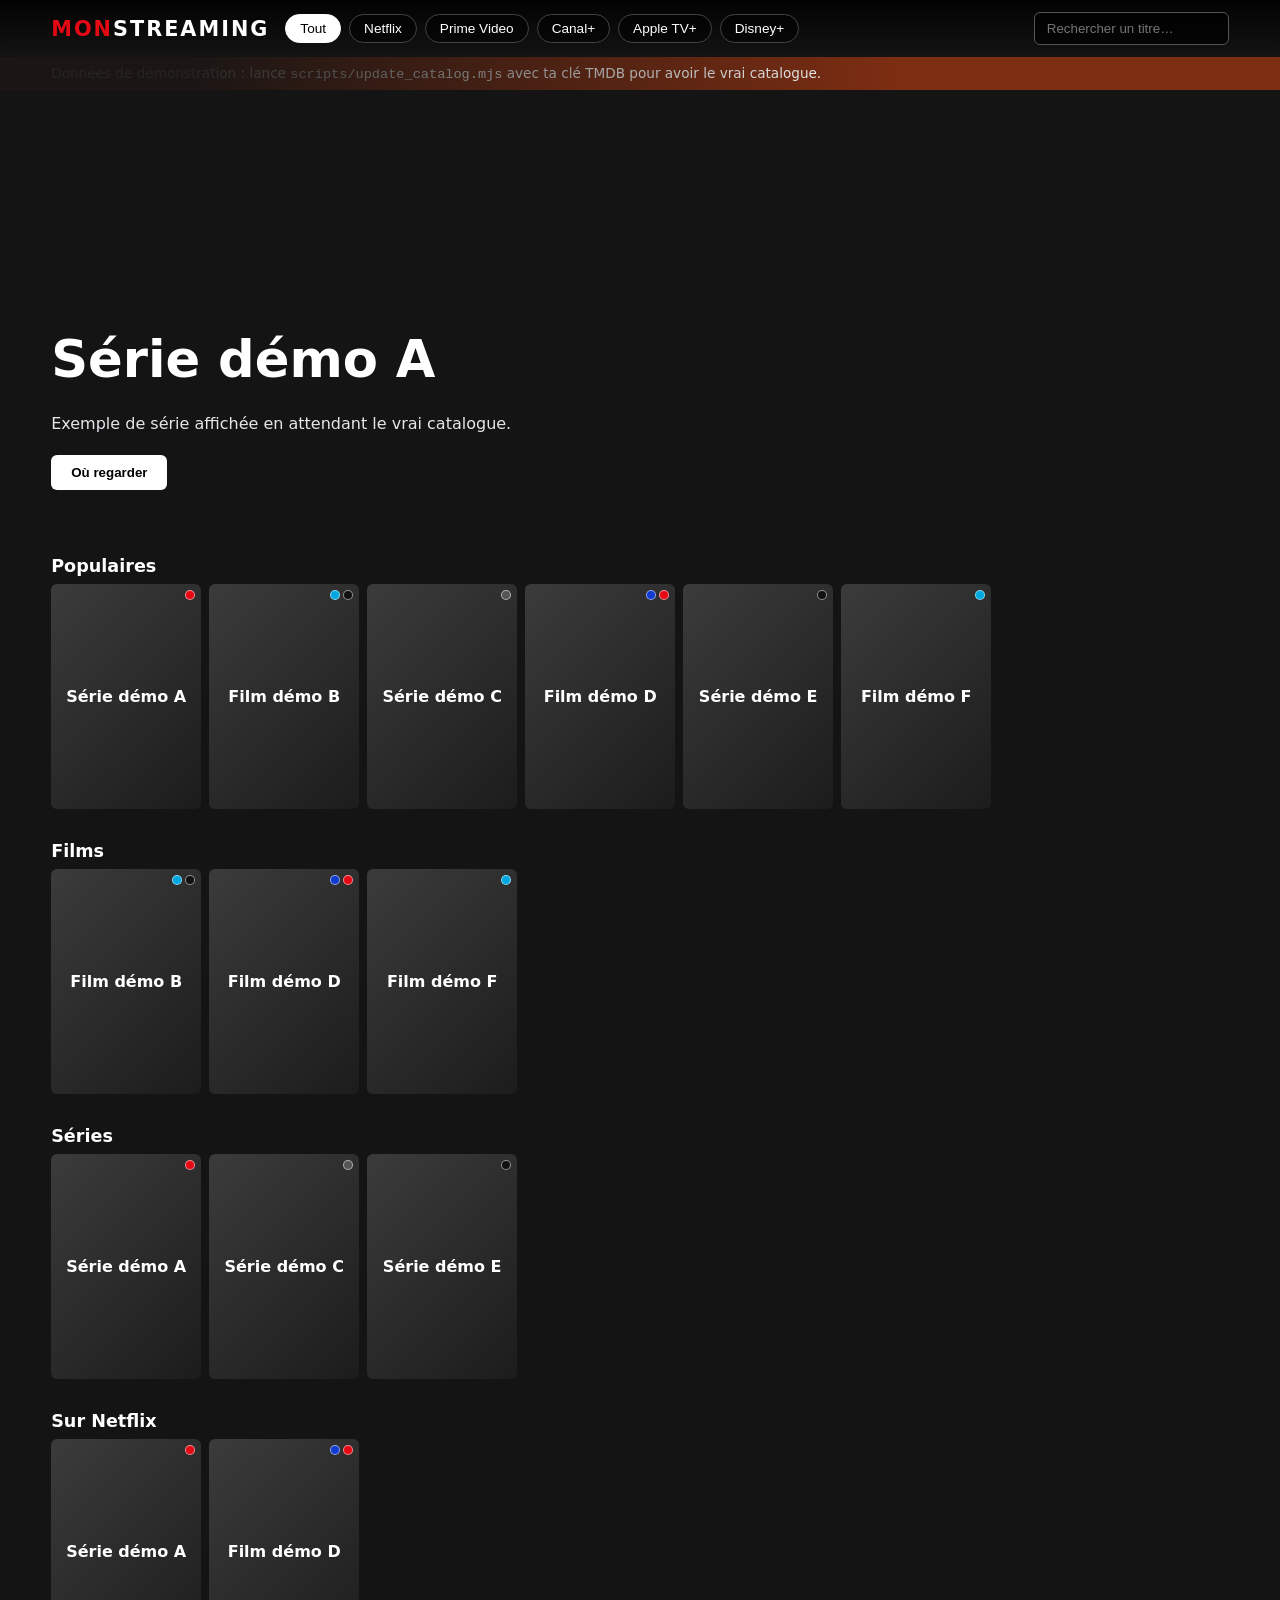
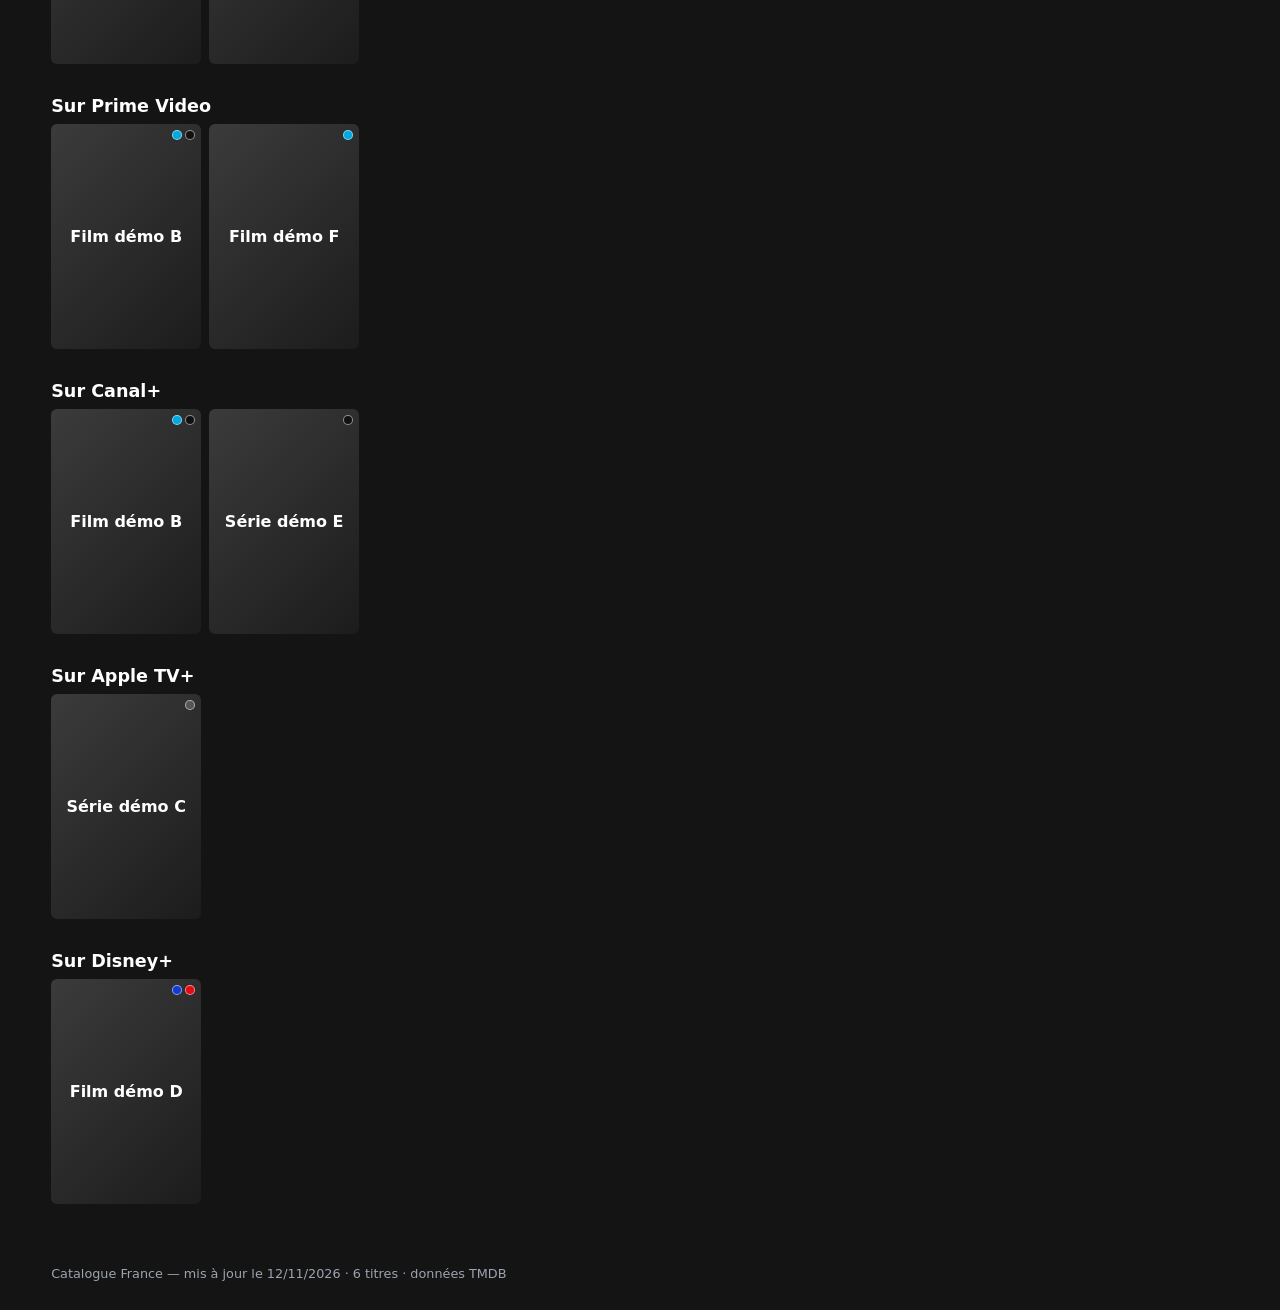
==== commit ca4d4f15: "Site de streaming centralisé style Netflix avec catalogue TMDB quotidien Co-Authored-By: Claude Sonn" ====
--- a/index.html
+++ b/index.html
@@ -1,57 +1,24 @@
 <!doctype html>
 <html lang="fr">
 <head>
-<meta charset="UTF-8"><meta name="viewport" content="width=device-width,initial-scale=1">
-<meta name="robots" content="index,follow,max-image-preview:large"><meta name="theme-color" content="#191817">
-<title>Bâtonnat Paris 2028 — Clarisse Surin et Merav Griguer</title>
-<meta name="description" content="Clarisse Surin et Merav Griguer. Une candidature commune au bâtonnat de Paris 2028. Serment, économie, humain, innovation.">
-<link rel="canonical" href="https://www.batonnatsuringriguer.com/">
-<meta property="og:url" content="https://www.batonnatsuringriguer.com/">
-<meta property="og:title" content="Bâtonnat Paris 2028 — Clarisse Surin et Merav Griguer">
-<meta property="og:type" content="website">
-<meta property="og:locale" content="fr_FR">
-<link rel="icon" href="/favicon.svg?v=sg-2" type="image/svg+xml"><link rel="stylesheet" href="/style.css"><script type="module" src="/main.js"></script>
-<script defer src="/_vercel/insights/script.js"></script>
+<meta charset="utf-8">
+<meta name="viewport" content="width=device-width, initial-scale=1">
+<title>Mon Streaming</title>
+<link rel="stylesheet" href="style.css">
 </head>
 <body>
-<a class="skip" href="#contenu">Aller au contenu</a>
-<header class="site-header">
-<a class="signature" href="#accueil" aria-label="Surin et Griguer, accueil"><b class="brand-mark brand-amp" aria-hidden="true"><i>&amp;</i><span class="l">S</span><span class="l">G</span></b><span class="brand-name">SURIN / GRIGUER<small>PARIS · BÂTONNAT 2028</small></span></a>
-<button class="menu-toggle" aria-expanded="false" aria-controls="navigation">Menu <span aria-hidden="true">☰</span></button>
-<nav id="navigation" aria-label="Navigation principale"><a href="#accueil">Accueil</a><a href="#binome" data-dialog="candidates" data-tab="tab-bio-clarisse">Nos biographies</a><a href="#programme">Nos engagements</a><a href="#journal" data-nav-journal hidden>Journal de campagne</a><a class="nav-contact" href="#parlons-en">Parlons-nous <span aria-hidden="true">↗</span></a></nav>
+<header id="bar">
+  <h1>MON<span>STREAMING</span></h1>
+  <div id="chips"></div>
+  <input id="search" type="search" placeholder="Rechercher un titre…">
 </header>
-<main id="contenu">
-<section class="hero" id="accueil" aria-labelledby="hero-title">
-<div class="hero-topline"><span>CLARISSE SURIN / MERAV GRIGUER</span></div>
-<div class="hero-copy"><p class="eyebrow">CLARISSE SURIN / MERAV GRIGUER</p><p class="hero-election">Bâtonnat 2028</p><p class="vote-capsule"><strong>Votons</strong> les 15 et 17 décembre 2026</p>
-<!-- SLOGAN PROVISOIRE : pour le changer, modifier uniquement le h1 ci-dessous (et le pied de page) -->
-<h1 id="hero-title"><span class="slogan-opening">ÉCRIVONS</span><br><span class="slogan-together">ENSEMBLE</span><br><em>LE BARREAU<br>DE DEMAIN</em></h1><a class="round-link" href="#programme"><span>NOS ENGAGEMENTS</span><span class="round-arrow" aria-hidden="true">↗</span></a></div>
-<div class="hero-art"><span class="art-number" aria-hidden="true">&amp;</span><div class="art-line" aria-hidden="true"></div><div class="duo" role="img" aria-label="Clarisse Surin à gauche et Merav Griguer à droite, ensemble les bras croisés"><img src="/images/binome-couleur-v3.png" width="1380" height="1140" alt="" fetchpriority="high"></div><div class="art-caption"><span>CLARISSE<br><strong>SURIN</strong><small>Candidate au Bâtonnat</small></span><span>MERAV<br><strong>GRIGUER</strong><small>Candidate au vice-Bâtonnat</small></span></div></div>
-<div class="hero-bottom"><span>L’EXIGENCE D’ÊTRE ENSEMBLE.</span><a href="#binome">DÉCOUVRIR LE BINÔME <span aria-hidden="true">↓</span></a><span class="hero-edition">ÉDITION / 2028</span></div>
-</section>
-<div class="values-strip" hidden data-masque="non validé 30/09" aria-label="Les quatre axes de la campagne"><span>SERMENT</span><i aria-hidden="true">/</i><span>ÉCONOMIE</span><i aria-hidden="true">/</i><span>HUMAIN</span><i aria-hidden="true">/</i><span>INNOVATION</span></div>
-<section class="campaign-why" id="pourquoi" hidden data-masque="non validé 30/09" aria-labelledby="why-title"><p class="eyebrow">POURQUOI CHOISIR CE BINÔME ?</p><h2 id="why-title">Un Ordre qui vous protège<br><em>Et vous donne les moyens d’avancer</em></h2><p class="campaign-lead">Choisir Clarisse Surin et Merav Griguer, c’est soutenir un projet qui part de votre réalité : votre cabinet, vos responsabilités, votre santé et votre avenir. Un Ordre qui protège, accompagne et rend compte.</p><div class="campaign-reasons"><article><span class="reason-number">01</span><h3>Vous protéger</h3><p>Un Ordre présent lorsque votre exercice est fragilisé : secret professionnel, déontologie et incidents d’audience.</p><a href="#programme-serment">Découvrir les garanties proposées <span aria-hidden="true">↗</span></a></article><article><span class="reason-number">02</span><h3>Soutenir votre cabinet</h3><p>Des réponses adaptées à votre économie, à votre taille et à vos responsabilités, avec un objectif de maîtrise des cotisations.</p><a href="#programme-economie">Découvrir les leviers économiques <span aria-hidden="true">↗</span></a></article><article><span class="reason-number">03</span><h3>Prendre soin de vous</h3><p>Santé, rétrocessions, collaboration : défendre les avocats suppose aussi de reconnaître leurs fragilités.</p><a href="#programme-humain">Découvrir les dispositifs de solidarité <span aria-hidden="true">↗</span></a></article><article><span class="reason-number">04</span><h3>Vous préparer à demain</h3><p>Des outils d’IA accessibles et une formation concrète pour garder la maîtrise de votre métier.</p><a href="#programme-avenir">Découvrir les moyens proposés <span aria-hidden="true">↗</span></a></article></div><p class="campaign-method">Notre méthode : des actions à engager au sein de l’Ordre et des réformes à porter auprès du CNB et de la Chancellerie. Des objectifs explicites, dont la mise en œuvre sera suivie et dont il sera rendu compte.</p></section>
-<section class="manifesto section" id="binome" aria-labelledby="binome-title">
-<div class="section-top"><p class="eyebrow">01 — LE BINÔME</p><span class="small-note">MANDATURE 2028–2029</span></div>
-<div class="manifesto-grid"><h2 id="binome-title">DES SINGULARITÉS<br><em>Un même horizon</em></h2><div class="manifesto-copy"><p>NOUS PORTONS ENSEMBLE UN MÊME PROJET POUR LA MANDATURE 2028–2029</p><p>Notre conviction : un barreau qui défend les droits de tous doit aussi savoir protéger les siens. Notre projet reconnaît la diversité des exercices et place l’humain au cœur de la performance.</p><a class="underlined" href="#convictions">Les fondations du projet <span aria-hidden="true">↗</span></a></div></div>
-<div class="duet"><article class="person"><span class="person-number">I.</span><div><h3>Clarisse <em>Surin</em></h3><p>CANDIDATE AU BÂTONNAT</p></div><button class="person-more" data-dialog="candidates" data-tab="tab-bio-clarisse" aria-label="Lire la biographie de Clarisse Surin">↗</button></article><article class="person"><span class="person-number">II.</span><div><h3>Merav <em>Griguer</em></h3><p>CANDIDATE AU VICE-BÂTONNAT</p></div><button class="person-more" data-dialog="candidates" data-tab="tab-bio-merav" aria-label="Lire la biographie de Merav Griguer">↗</button></article></div>
-</section>
-<section class="convictions section" id="convictions" hidden data-masque="non validé 30/09" aria-labelledby="convictions-title">
-<div class="section-top"><p class="eyebrow">02 — NOS CONVICTIONS</p><span class="small-note">SERMENT · ÉCONOMIE · HUMAIN · INNOVATION</span></div>
-<div class="conviction-heading"><h2 id="convictions-title">QUATRE AXES<br><em>Un cap commun</em></h2><p>Quatre priorités pour votre exercice.<br>Des propositions concrètes<br>et des réformes à porter.</p></div>
-<div class="axes-layout"><div class="axis-tabs" role="tablist" aria-label="Les quatre axes" aria-orientation="vertical"><button role="tab" id="tab-serment" aria-controls="panel-serment" aria-selected="true"><span>01</span>Serment<i aria-hidden="true">↗</i></button><button role="tab" id="tab-economie" aria-controls="panel-economie" aria-selected="false" tabindex="-1"><span>02</span>Économie<i aria-hidden="true">↗</i></button><button role="tab" id="tab-humain" aria-controls="panel-humain" aria-selected="false" tabindex="-1"><span>03</span>Humain<i aria-hidden="true">↗</i></button><button role="tab" id="tab-innovation" aria-controls="panel-innovation" aria-selected="false" tabindex="-1"><span>04</span>Innovation<i aria-hidden="true">↗</i></button></div>
-<div class="axis-panels"><article role="tabpanel" id="panel-serment" aria-labelledby="tab-serment" tabindex="0"><p class="eyebrow">CE QUE NOUS VOULONS CHANGER</p><h3>Un Ordre qui vous protège</h3><p>Défendre le secret professionnel, rendre la déontologie effective et demander à l’Ordre la même exigence qu’à chaque avocat.</p><a class="underlined" href="#programme-serment">Lire les propositions <span aria-hidden="true">↗</span></a></article><article role="tabpanel" id="panel-economie" aria-labelledby="tab-economie" tabindex="0" hidden><p class="eyebrow">CE QUE NOUS VOULONS CHANGER</p><h3>Les moyens de votre indépendance</h3><p>Prendre en compte les réalités de chaque cabinet et sécuriser ceux qui y travaillent, des collaborateurs aux associés.</p><a class="underlined" href="#programme-economie">Lire les propositions <span aria-hidden="true">↗</span></a></article><article role="tabpanel" id="panel-humain" aria-labelledby="tab-humain" tabindex="0" hidden><p class="eyebrow">CE QUE NOUS VOULONS CHANGER</p><h3>Prendre soin de ceux qui défendent</h3><p>Faire de la santé, de la solidarité et de la sécurité des parcours une priorité pour tous ceux qui portent la robe.</p><a class="underlined" href="#programme-humain">Lire les propositions <span aria-hidden="true">↗</span></a></article><article role="tabpanel" id="panel-innovation" aria-labelledby="tab-innovation" tabindex="0" hidden><p class="eyebrow">CE QUE NOUS VOULONS CHANGER</p><h3>Maîtriser l’IA, garder la main</h3><p>Mettre la technologie au service de l’avocat et du justiciable, avec des outils accessibles et une formation adaptée.</p><a class="underlined" href="#programme-avenir">Lire les propositions <span aria-hidden="true">↗</span></a></article></div></div>
-</section>
-<section class="interlude" aria-label="Écrivons ensemble le barreau de demain"><div class="palais" aria-hidden="true"></div><p>LA MÊME ROBE<br><em>Mille façons<br>de la porter</em></p><span>PARIS · BÂTONNAT 2028</span></section>
-<section class="campaign-programme" id="programme" aria-labelledby="programme-title"><header class="campaign-programme-heading"><p class="eyebrow">MANDATURE 2028–2029</p><figure class="programme-portrait"><img src="/images/clarisse-surin-merav-griguer-manifeste.png" width="1116" height="1322" loading="lazy" decoding="async" alt="Clarisse Surin et Merav Griguer, en robe d’avocate, réunies autour d’un registre"><figcaption>Clarisse Surin &amp; Merav Griguer</figcaption></figure><h2 id="programme-title">Nos engagements</h2><p hidden data-masque="non validé 30/09">Être fiers de notre serment. Repenser notre économie. Faire vivre notre humanité. Prendre notre avenir en main.</p><div class="manifeste" id="manifeste"><p class="manifeste-label">Manifeste</p><p>Chères Consœurs, Chers Confrères,</p><p>C’est avec émotion, enthousiasme et détermination que nous nous présentons devant vous pour l’élection au Bâtonnat des 15 et 17 décembre prochains.</p><p>Nous nous sommes rencontrées sur les bancs de la Sorbonne, alors jeunes étudiantes en droit et dans le même club de volleyball. Nos parcours ont en partage le déracinement, la volonté de nous construire une carrière sans renoncer à une vie de famille, et l’envie d’être dignes, chaque jour, du serment que nous avons prêté.</p><p>Des prétoires aux parquets de volleyball, nous nous retrouvons aujourd’hui avec la même énergie et la volonté commune de mobiliser les moyens de notre Ordre au service des besoins réels de la profession.</p><p>Car il faut l’admettre sans détourner le regard : nombre de nos consœurs et confrères ne se reconnaissent plus dans l’Ordre, notre maison commune. Il est essentiel d’en consolider les fondations, de la moderniser, pour que les avocats qui s’en sont éloignés en retrouvent le chemin s’ils le souhaitent.</p><p>Comment ? Un Ordre utile à chacun, quel que soit son mode d’exercice ; un Ordre à l’écoute de nos confrères ; un Ordre fort pour défendre les intérêts et les valeurs de notre profession ; un Ordre efficace dans ses réponses comme dans son fonctionnement interne ; un Ordre qui protège l’état de droit, facilite le développement des cabinets et des nouveaux métiers du droit et qui rayonne à l’international.</p><p>Et les enjeux et les défis de notre profession ne manquent pas : l’adaptation de notre exercice à l’heure de l’intelligence artificielle, la protection et la défense de chacun et de chacune, les réformes en matière civile et pénale qui impactent notre quotidien, les problématiques liées à la gestion des cabinets et en particulier la facturation électronique, l’indispensable solidarité envers les confrères en difficulté, la santé des avocats, le développement économique des cabinets ou encore l’avenir du Jeune Barreau…</p><p>Nous nous engageons à relever ces défis, fortes de nos parcours riches et complémentaires. Le cabinet indépendant, l’expérience du Conseil de l’Ordre et du Conseil national des barreaux pour l’une, les cabinets d’affaires et plateformes internationales, l’enseignement et une pratique éprouvée du numérique, de la donnée et de l’intelligence artificielle pour l’autre.</p><p>Fruits de notre expérience et de nos échanges nombreux avec vous, nous dévoilerons nos propositions pragmatiques et détaillées tout au long de la campagne.</p><p>Nous viendrons à la rencontre de toutes et tous.</p><p class="manifeste-signature">Clarisse Surin &amp; Merav Griguer</p></div></header><nav class="programme-jump" hidden data-masque="non validé 30/09" aria-label="Explorer le programme"><a href="#programme-serment">Notre serment</a><a href="#programme-economie">Notre économie</a><a href="#programme-humain">Notre humanité</a><a href="#programme-avenir">Notre avenir</a></nav><div class="programme-chapters" hidden data-masque="non validé 30/09"><section class="programme-chapter" id="programme-serment" aria-labelledby="title-serment"><div class="chapter-heading"><p class="eyebrow">Notre serment</p><h3 id="title-serment">Un Ordre qui vous protège</h3><p>Défendre le secret professionnel, rendre la déontologie effective et demander à l’Ordre la même exigence qu’à chaque avocat.</p></div><div class="chapter-commitments"><details><summary><span>1.1</span><strong>Une déontologie exemplaire et modernisée</strong><i aria-hidden="true">+</i></summary><div class="commitment-body"><p>Outil sécurisé de signalement, référent ordinal de la déontologie numérique, formation en présentiel et adaptation du RIBP aux usages de l’IA. Une mise à jour déontologique périodique est proposée à titre expérimental, sous réserve des travaux et validations nécessaires.</p></div></details><details><summary><span>1.2</span><strong>Une discipline effective et lisible</strong><i aria-hidden="true">+</i></summary><div class="commitment-body"><p>Professionnaliser le service disciplinaire, l’équiper d’un outil dédié et améliorer la lisibilité des décisions dans le respect du cadre applicable. Poursuivre avec le CNB et la Chancellerie les travaux sur la procédure, la place du plaignant et les garanties de jugement.</p></div></details><details><summary><span>1.3</span><strong>Renforcer le lien avec la magistrature</strong><i aria-hidden="true">+</i></summary><div class="commitment-body"><p>Développer les formations et immersions croisées entre avocats et magistrats. Proposer une réponse ordinale sous quarante-huit heures aux alertes relatives aux incidents d’audience.</p></div></details><details><summary><span>1.4</span><strong>Un Ordre exemplaire et transparent</strong><i aria-hidden="true">+</i></summary><div class="commitment-body"><p>Ouvrir davantage les travaux du Conseil de l’Ordre aux confrères, sous réserve de confidentialité ; auditer l’organisation des services ; réfléchir au plafonnement des frais de campagne et créer un label valorisant les parcours transparents, l’inclusion et l’égalité dans les cabinets.</p></div></details></div></section><section class="programme-chapter" id="programme-economie" aria-labelledby="title-economie"><div class="chapter-heading"><p class="eyebrow">Notre économie</p><h3 id="title-economie">Les moyens de votre indépendance</h3><p>Prendre en compte les réalités de chaque cabinet et sécuriser ceux qui y travaillent, des collaborateurs aux associés.</p></div><div class="chapter-commitments"><details><summary><span>2.1</span><strong>Maîtriser les coûts de l’Ordre</strong><i aria-hidden="true">+</i></summary><div class="commitment-body"><p>Proposer une trajectoire de réduction des cotisations pouvant atteindre 30 % à l’horizon 2030, fondée sur un plan financier pluriannuel public et soumis chaque année au vote du Conseil de l’Ordre. Un objectif conditionné à la rationalisation des coûts, à la transformation numérique et à de nouvelles ressources.</p></div></details><details><summary><span>2.2</span><strong>Ouvrir une concertation sur l’entrée dans la profession</strong><i aria-hidden="true">+</i></summary><div class="commitment-body"><p>Étudier les capacités d’accueil du marché et mieux éclairer l’orientation des élèves-avocats. Mettre en discussion avec les universités, le CNB et la Chancellerie les conditions d’accès et une éventuelle contribution de formation en cas de départ direct en entreprise. Ces mécanismes restent à préciser et à valider.</p></div></details><details><summary><span>2.3</span><strong>Protéger les rétrocessions en cas de défaillance</strong><i aria-hidden="true">+</i></summary><div class="commitment-body"><p>Créer, avec les acteurs concernés, un fonds de solidarité pour une prise en charge subrogatoire et partielle des rétrocessions impayées en cas de procédure collective, et pour accompagner les cabinets en difficulté. Le financement et les modalités restent à définir.</p></div></details><details><summary><span>2.4</span><strong>Mieux valoriser le conseil</strong><i aria-hidden="true">+</i></summary><div class="commitment-body"><p>Former à des honoraires fondés sur la valeur, proposer des modèles de conventions adaptés et étudier un abonnement juridique de proximité. Accompagner les nouvelles activités de l’avocat et les évolutions de la relation client.</p></div></details><details><summary><span>2.5</span><strong>Accompagner les cabinets à taille humaine</strong><i aria-hidden="true">+</i></summary><div class="commitment-body"><p>Faciliter les regroupements et la mutualisation des fonctions support. Proposer des formations accessibles à la gestion, au modèle économique, au management et à la valorisation du cabinet.</p></div></details><details><summary><span>2.6</span><strong>Donner aux cabinets français les moyens de se développer</strong><i aria-hidden="true">+</i></summary><div class="commitment-body"><p>Travailler sur la transmission, la patrimonialité des parts et les parcours d’association. Ouvrir, avec le CNB et la Chancellerie, une réflexion encadrée sur le financement et l’ouverture du capital, dans le respect des exigences déontologiques et de l’indépendance.</p></div></details><details><summary><span>2.7</span><strong>Soutenir les cabinets à dimension internationale</strong><i aria-hidden="true">+</i></summary><div class="commitment-body"><p>Proposer une cellule d’appui face aux risques géopolitiques, renforcer le dialogue avec les cabinets français et internationaux, et accompagner la transmission et les parcours d’évolution.</p></div></details><details><summary><span>2.8</span><strong>Investir dans l’avenir des collaborateurs</strong><i aria-hidden="true">+</i></summary><div class="commitment-body"><p>Renforcer la formation durant les premières années d’exercice, développer le mentorat et favoriser des parcours d’association plus précoces. Porter l’accès au financement des formations complémentaires à la gestion, au management et au numérique.</p></div></details></div></section><section class="programme-chapter" id="programme-humain" aria-labelledby="title-humain"><div class="chapter-heading"><p class="eyebrow">Notre humanité</p><h3 id="title-humain">Prendre soin de ceux qui défendent</h3><p>Faire de la santé, de la solidarité et de la sécurité des parcours une priorité pour tous ceux qui portent la robe.</p></div><div class="chapter-commitments"><details><summary><span>3.1</span><strong>Sécuriser la collaboration</strong><i aria-hidden="true">+</i></summary><div class="commitment-body"><p>Porter auprès du CNB et de la Chancellerie un droit d’option entre collaboration libérale et salariat durant les trois premières années suivant le serment. Défendre une tolérance zéro face au harcèlement, aux discriminations et aux violences.</p></div></details><details><summary><span>3.2</span><strong>Agir avant l’épuisement</strong><i aria-hidden="true">+</i></summary><div class="commitment-body"><p>Proposer AVOCATCARE : un dispositif de prévention permettant une pause de trois mois avant l’épuisement, mobilisable une fois dans la vie professionnelle, selon des modalités à définir. Créer un guichet santé et prévoyance, des rappels de couverture et des partenariats pour faciliter les bilans de santé.</p></div></details><details><summary><span>3.3</span><strong>Retisser le lien confraternel</strong><i aria-hidden="true">+</i></summary><div class="commitment-body"><p>Organiser des rencontres professionnelles thématiques chaque mois, ouvertes aux autres professions du droit et aux entreprises. Développer les échanges avec les barreaux étrangers.</p></div></details></div></section><section class="programme-chapter" id="programme-avenir" aria-labelledby="title-avenir"><div class="chapter-heading"><p class="eyebrow">Notre avenir</p><h3 id="title-avenir">Maîtriser l’IA, garder la main</h3><p>Mettre la technologie au service de l’avocat et du justiciable, avec des outils accessibles et une formation adaptée.</p></div><div class="chapter-commitments"><details><summary><span>4.1</span><strong>Un socle d’IA souveraine</strong><i aria-hidden="true">+</i></summary><div class="commitment-body"><p>Négocier une offre professionnelle à coût raisonnable, hébergée en Europe et conçue pour les exigences de confidentialité. Prévoir des possibilités de déploiement interne aux cabinets et un outil d’anonymisation et de pseudonymisation. Ces outils et leurs garanties devront être évalués avant déploiement.</p></div></details><details><summary><span>4.2</span><strong>Former à chaque niveau</strong><i aria-hidden="true">+</i></summary><div class="commitment-body"><p>Créer des modules d’apprentissage en ligne et des ateliers pratiques en présentiel. Intégrer l’IA, la cybersécurité et la protection des données à la formation initiale et continue.</p></div></details><details><summary><span>4.3</span><strong>Un Institut de la formation du barreau de Paris</strong><i aria-hidden="true">+</i></summary><div class="commitment-body"><p>Proposer des parcours certifiants : plaidoirie, gestion, préparation mentale, facturation, développement et communication. Travailler avec le CNB à une place renforcée de l’économie du cabinet et du numérique dans la formation initiale.</p></div></details><details><summary><span>4.4</span><strong>Développer le réflexe avocat</strong><i aria-hidden="true">+</i></summary><div class="commitment-body"><p>Construire le programme « La route du droit » pour faciliter l’accès au droit et renforcer la présence de l’avocat dans la société. Son contenu opérationnel reste à préciser.</p></div></details><details><summary><span>4.5</span><strong>Investir de nouveaux marchés</strong><i aria-hidden="true">+</i></summary><div class="commitment-body"><p>Accompagner les entreprises dans leurs engagements environnementaux et la prévention du risque de greenwashing. Donner aux avocats les moyens de développer ces activités de conseil.</p></div></details><details><summary><span>4.6</span><strong>Accompagner la transition environnementale</strong><i aria-hidden="true">+</i></summary><div class="commitment-body"><p>Développer la formation et un projet de label de conformité, et proposer une deuxième pépinière d’affaires écoresponsable. Les critères du label et l’objectif de réduction à l’horizon 2030 restent à préciser.</p></div></details></div></section></div><p class="programme-boundary" hidden data-masque="non validé 30/09">Ces propositions distinguent les actions de l’Ordre des réformes nécessitant une concertation ou une évolution du cadre national. Leurs modalités seront précisées au fil de la campagne.</p><div class="engagement-cta"><a class="cta-button" href="#parlons-en">Parlons-en <span aria-hidden="true">↗</span></a></div></section>
-<section class="talk section" id="parlons-en" aria-labelledby="talk-title"><div class="section-top"><p class="eyebrow">PARLONS-EN</p><span class="small-note">MANDATURE 2028–2029</span></div><div class="talk-grid"><div class="talk-form"><h2 id="talk-title">Parlons-en</h2><p class="talk-lead">Quels sont les sujets qui vous préoccupent ? Quelles thématiques souhaitez-vous que nous approfondissions lors de nos prochaines rencontres ?</p><form class="contact-form" method="post" action="/parlons-en/envoyer" data-contact-form><input type="hidden" name="submissionId" data-submission-id><div class="field-row"><label>Nom<input name="lastName" autocomplete="family-name" required maxlength="80"></label><label>Prénom<input name="firstName" autocomplete="given-name" required maxlength="80"></label></div><label>E-mail<input name="email" type="email" autocomplete="email" required maxlength="254"></label><p class="field-help">Laissez-nous votre e-mail pour être informé de nos prochaines rencontres et événements.</p><label>Votre message<textarea name="message" rows="6" required maxlength="3000"></textarea></label><p class="field-help">Votre message n’est pas publié : il est transmis uniquement à l’équipe de campagne.</p><p class="field-help">Les données à caractère personnel que vous nous communiquez feront l’objet d’un traitement automatisé aux fins de communication dans le cadre et pour le temps des élections au barreau de Paris. Vous disposez d’un droit d’accès, de communication, de modification, de suppression et d’opposition en adressant un email à l’adresse suivante <a href="mailto:batonnatsuringriguer@gmail.com">batonnatsuringriguer@gmail.com</a>.</p><button class="cta-button" type="submit">Envoyer</button></form></div><aside class="talk-agenda" aria-labelledby="agenda-title"><h2 id="agenda-title">Nos prochaines rencontres</h2><ol class="agenda-list" id="agenda-list"></ol><div class="talk-support"><h3>Soutenir la candidature</h3><img src="/carte/soutenir-qr.png" width="180" height="180" alt="QR code : soutenir la candidature de Clarisse Surin et Merav Griguer"><p>Scannez ce QR code ou cliquez ci-dessous pour apporter votre soutien.</p><a class="cta-button" href="/carte/soutenir/">Apporter mon soutien <span aria-hidden="true">↗</span></a></div></aside></div></section><section class="journal section" id="journal" aria-labelledby="journal-title" hidden><div class="section-top"><p class="eyebrow">JOURNAL DE CAMPAGNE</p></div><h2 id="journal-title">Journal de campagne</h2><ol class="journal-list" id="journal-list"></ol></section>
-<!-- DONNÉES ÉDITABLES : agenda et journal. Plus tard, main.js pourra lire une source externe (agenda Microsoft 365, API) à la place de ces blocs sans changer la page. -->
-<script type="application/json" id="agenda-data">[{"date":"2026-10-14","titre":"Save the date","teaser":"Lieu et horaire dévoilés très prochainement."}]</script>
-<script type="application/json" id="journal-data">[]</script>
-<section class="together section" id="ensemble" aria-labelledby="ensemble-title"><p class="eyebrow">LE PROCHAIN CHAPITRE S’ÉCRIT ENSEMBLE</p><h2 id="ensemble-title">LA SUITE ?<br><em>Avec vous</em></h2><p>Vos idées. Vos expériences. Vos attentes.<br>Une conversation dans laquelle chaque voix compte.</p><button class="round-link" data-dialog="participer"><span class="round-arrow" aria-hidden="true">↗</span><span>PRENDRE PART À LA CONVERSATION</span></button><small>L’espace de participation ouvrira prochainement.</small></section>
+<div id="demo" hidden>Données de démonstration : lance <code>scripts/update_catalog.mjs</code> avec ta clé TMDB pour avoir le vrai catalogue.</div>
+<main>
+  <section id="hero"></section>
+  <div id="rows"></div>
 </main>
-<footer class="site-footer"><div class="footer-main"><a class="signature" href="#accueil"><b class="brand-mark brand-amp" aria-hidden="true"><i>&amp;</i><span class="l">S</span><span class="l">G</span></b><span class="brand-name">SURIN / GRIGUER<small>PARIS · BÂTONNAT 2028</small></span></a><p>Écrivons ensemble<br><em>le barreau de demain</em></p><a class="top" href="#accueil" aria-label="Retour en haut">↑</a></div><div class="footer-meta"><span>CLARISSE SURIN · MERAV GRIGUER</span><a href="/mentions-legales/">Mentions légales</a><span>PARIS, FRANCE</span></div></footer>
-<dialog id="candidates" class="bio-dialog" aria-labelledby="candidates-title"><button data-close class="close" aria-label="Fermer">×</button><p class="eyebrow" id="candidates-title">NOS BIOGRAPHIES</p><div class="bio-tabs" role="tablist" aria-label="Biographies des candidates"><button role="tab" id="tab-bio-clarisse" aria-controls="panel-bio-clarisse" aria-selected="true">Clarisse Surin<small>Candidate au bâtonnat</small></button><button role="tab" id="tab-bio-merav" aria-controls="panel-bio-merav" aria-selected="false" tabindex="-1">Merav Griguer<small>Candidate au vice-bâtonnat</small></button></div><section class="bio-panel" role="tabpanel" id="panel-bio-clarisse" aria-labelledby="tab-bio-clarisse"><h2>Clarisse <em>Surin</em></h2><figure class="bio-serment-photo"><img src="/images/clarisse-surin-serment.jpeg" width="1170" height="878" loading="lazy" decoding="async" alt="Clarisse Surin"><figcaption>Clarisse Surin</figcaption></figure><p>Clarisse Surin a prêté serment le 30 octobre 2008. Elle exerce en droit du travail et en droit pénal du travail depuis plus de 17 ans. Diplômée de l’Université Paris I, elle a travaillé en cabinet à New York (Levine &amp; Blitt), puis a intégré le cabinet international Baker &amp; McKenzie et les cabinets français Capstan et DS Avocats, avant de faire le choix de l’indépendance en fondant son cabinet, au sein duquel elle accompagne institutions, entreprises et dirigeants dans les moments les plus sensibles de leur parcours. Elle est également certifiée enquêtrice interne.</p><p>Son engagement pour la profession est ancien et constant. Membre du Conseil de l’Ordre (2020-2022), elle y a été successivement secrétaire de la commission réforme, innovation et modernisation de l’Ordre, secrétaire de l’instruction disciplinaire, secrétaire adjointe de la commission conflits d’intérêts et incompatibilités, et enfin coordinatrice de l’autorité de poursuite.</p><p>Élue au Conseil national des barreaux (2021-2023), elle a été vice-présidente des commissions Numérique et Prospective et membre de la commission Droit et entreprise. De ces mandats, elle tire une connaissance intime du fonctionnement de nos institutions et une conviction : la déontologie, la transparence et l’éthique sont le socle de la confiance des confrères, des magistrats et des justiciables. En ce sens, elle travaille depuis 8 ans au sein du pôle social de la cour d’appel de Paris avec les magistrats pour faciliter les relations avec les avocats. Elle est également membre de la cellule « Zen prud’hommes », qui agit pour pacifier les relations entre confrères et avec les conseillers prud’homaux.</p><p>En 2024, portée par le slogan « Fiers d’être avocats ! », elle a été candidate au co-bâtonnat de Paris aux côtés de Thomas Baudesson.</p><p>Par sa candidature au bâtonnat, Clarisse s’engage aujourd’hui aux côtés de Merav Griguer pour former un binôme engagé, avec l’ambition de placer l’humain et la santé des avocats au cœur de la performance, de promouvoir une IA responsable dans nos pratiques et de faire vivre une déontologie à la hauteur de nos valeurs.</p><p>Maman et entrepreneure, elle connaît parfaitement les défis de l’exercice de la profession et ceux de sa conciliation avec une vie personnelle et familiale.</p><p>Depuis de nombreuses années, Clarisse intervient également auprès d’établissements scolaires dans le cadre de la lutte contre le harcèlement. Elle participe à des conférences, suivies de débats et d’échanges avec les jeunes, pour les sensibiliser et leur donner la parole.</p><p>Son engagement se poursuit aussi dans le bénévolat : chaque année, elle consacre du temps aux pèlerins malades qui se rendent à Lourdes.</p><p>Et parce que l’engagement n’exclut ni la spontanéité ni la légèreté, Clarisse ne résiste jamais à quelques pas de danse !</p></section><section class="bio-panel" role="tabpanel" id="panel-bio-merav" aria-labelledby="tab-bio-merav" hidden><h2>Merav <em>Griguer</em></h2><figure class="bio-serment-photo"><img src="/images/merav-griguer-portrait.jpeg" width="649" height="854" loading="lazy" decoding="async" alt="Merav Griguer"><figcaption>Merav Griguer</figcaption></figure><p>Merav Griguer a prêté serment le 5 janvier 2005. Elle est avocate en droit du numérique et de l’innovation, domaine dans lequel elle œuvre depuis plus de 20 ans. Forte de son expérience en cabinets d’affaires internationaux et en cabinets français indépendants, elle est actrice du droit dans cet univers en évolution permanente, où elle veille à assurer une plus forte sécurité juridique, qu’elle défend avec nos confrères devant les autorités et les hautes juridictions, telles que le Conseil d’État et le Conseil constitutionnel. Dans ses travaux avec les autorités administratives, notamment la Commission nationale de l’informatique et des libertés, et dans le cadre de ses contributions à l’élaboration de projets de loi, notamment pour la lutte contre la haine en ligne et le cyberharcèlement, elle s’attache à assurer la protection des droits fondamentaux et des libertés individuelles.</p><p>Professeure affiliée à Sciences Po et responsable d’enseignement à l’université Paris 2 Panthéon-Assas, elle porte à bras-le-corps le sujet de la formation.</p><p>Collaboratrice de Christiane Féral-Schuhl, qui a été son mentor, Merav a vu la bâtonnière jouer un rôle significatif dans sa carrière. Elle l’a accompagnée activement pendant sa campagne et durant son mandat. À son tour, elle prend aujourd’hui à cœur de former et d’accompagner les collaborateurs et les stagiaires qui croisent son chemin.</p><p>Mère de quatre enfants, associée du cabinet international Bird &amp; Bird de 2016 à 2023, puis associée du cabinet français indépendant Franklin depuis 2023, elle exerce la profession d’avocat avec passion, force et empathie.</p></section><button class="dialog-action" data-close>Revenir au site ↗</button></dialog>
-<div class="cookie-banner" data-cookie-banner hidden role="region" aria-label="Cookies"><p>Ce site n’utilise aucun cookie publicitaire. Son audience est mesurée de façon anonyme et sans cookie ; seuls des cookies techniques, nécessaires à son fonctionnement, peuvent être déposés.</p><div><a href="/mentions-legales/">En savoir plus</a><button type="button" class="cookie-ok" data-cookie-ok>J’ai compris</button></div></div>
-<dialog id="participer" aria-labelledby="participer-title"><button data-close class="close" aria-label="Fermer">×</button><p class="eyebrow">ÉCRIVONS LA SUITE</p><h2 id="participer-title">Votre voix<br><em>a sa place</em></h2><p>Vous pouvez dès maintenant apporter votre soutien à la candidature de Clarisse Surin et Merav Griguer. L’espace de propositions ouvrira prochainement.</p><a class="dialog-action" href="/carte/soutenir/">Apporter mon soutien ↗</a></dialog>
-</body></html>
+<footer id="foot"></footer>
+<div id="modal" hidden></div>
+<script src="app.js"></script>
+</body>
+</html>
--- a/style.css
+++ b/style.css
@@ -1,116 +1,35 @@
-@font-face{font-family:Montserrat;src:url('/fonts/montserrat.ttf') format('truetype');font-weight:400;font-display:swap}@font-face{font-family:Montserrat;src:url('/fonts/montserrat-bold.ttf') format('truetype');font-weight:700;font-display:swap}
-:root{--paper:#eeeae3;--ink:#191817;--muted:#77716a;--line:#bcb4aa;--accent:#bf9c75;--pad:5vw;--serif:Georgia,'Times New Roman',serif}*{box-sizing:border-box}html{scroll-behavior:smooth;scroll-padding-top:30px}body{margin:0;background:var(--paper);color:var(--ink);font-family:Montserrat,Arial,sans-serif;-webkit-font-smoothing:antialiased}a{color:inherit;text-decoration:none}button{font:inherit;cursor:pointer;color:inherit;border:0}button,a{-webkit-tap-highlight-color:transparent;touch-action:manipulation}button:focus-visible,a:focus-visible,[tabindex]:focus-visible{outline:2px solid #ad7845;outline-offset:6px}::selection{background:var(--accent);color:var(--ink)}p,h1,h2,h3{margin:0}p{line-height:1.8}img{display:block;max-width:100%}em{font-family:var(--serif);font-weight:400}h2{font-size:clamp(34px,3.7vw,64px);font-weight:700;letter-spacing:-.06em;line-height:1.14}h2 em{font-size:1.17em;line-height:1.15}button:disabled{cursor:default}.skip{position:fixed;top:-80px;left:15px;padding:12px;background:var(--paper);color:var(--ink);z-index:100}.skip:focus{top:10px}.site-header{display:flex;align-items:center;justify-content:space-between;padding:20px var(--pad);height:105px;background:var(--ink);color:var(--paper);border-bottom:1px solid #ffffff23;position:relative;z-index:10}.signature{display:flex;align-items:center;gap:16px;white-space:nowrap}.brand-mark{display:flex;align-items:center;font-size:30px;letter-spacing:-.1em;font-weight:400}.brand-mark>span{font-size:39px;color:var(--accent);font-weight:400;padding:0 4px}.brand-name{font-size:10px;font-weight:700;letter-spacing:.17em}.brand-name small{display:block;font-size:7px;letter-spacing:.1em;font-weight:400;margin-top:6px;color:#b1a69a}nav{display:flex;align-items:center;gap:30px}nav>a{font-size:10px}nav>a:hover{color:var(--accent)}.nav-contact{border:1px solid #ffffff50;padding:15px 19px;margin-left:16px}.nav-contact span{margin-left:25px}.menu-toggle{display:none;background:none}.eyebrow{font-size:9px;letter-spacing:.16em;font-weight:700;line-height:1.8}.hero{display:grid;grid-template-columns:1fr 1fr;position:relative;background:var(--ink);color:var(--paper);padding:65px var(--pad) 65px;min-height:690px;overflow:hidden;isolation:isolate}.hero-topline{position:absolute;left:var(--pad);right:var(--pad);top:23px;display:flex;justify-content:space-between;font-size:7px;letter-spacing:.16em;color:#b3a798}.hero-copy{padding:30px 0 40px;position:relative;z-index:3;pointer-events:none}.hero-copy a{pointer-events:auto}.hero-copy .eyebrow{color:var(--accent);margin-bottom:29px;font-size:8px}h1{font-size:clamp(50px,5.9vw,102px);font-weight:700;line-height:.97;letter-spacing:-.07em;position:relative;white-space:nowrap}h1>span{font-size:.71em;font-weight:400;display:inline-block;line-height:1.1;color:#a99b8c}h1>em{font-family:Montserrat,Arial,sans-serif;font-style:normal;font-weight:700;color:var(--accent)}.hero-intro{font-size:12px;color:#c3b9ad;line-height:1.8;margin-top:29px}.round-link{display:inline-flex;gap:30px;align-items:center;font-size:8px;letter-spacing:.1em;font-weight:700;background:none;padding:0;margin-top:28px}.round-arrow{display:grid;place-items:center;border:1px solid #a49686;width:51px;height:51px;border-radius:50%;font-family:Arial,sans-serif;font-size:25px;font-weight:400;transition:background .25s,color .25s,transform .25s}.round-link:hover .round-arrow{background:var(--accent);color:var(--ink);transform:rotate(45deg)}.hero-art{position:absolute;top:65px;bottom:65px;left:49%;right:var(--pad);background:radial-gradient(ellipse at 50% 50%,#706153 0,#413a33 40%,#211e1b 72%);overflow:hidden}.art-number{position:absolute;top:-38%;left:50%;transform:translateX(-50%);font-family:var(--serif);font-size:650px;font-weight:400;color:#b8997221;letter-spacing:-.1em;line-height:1.4}.art-line{position:absolute;inset:18px;border:1px solid #c8b39840;outline:1px solid #c8b39820;outline-offset:-6px}.duo{position:absolute;bottom:0;left:50%;transform:translateX(-50%);height:calc(100% - 38px);width:auto;aspect-ratio:1380/1140}.duo img{width:100%;height:100%;max-width:none}.art-caption{position:absolute;bottom:0;left:0;right:0;display:flex;justify-content:space-around;align-items:end;background:linear-gradient(transparent,#191817f2);padding:45px 15px 18px;color:#eeeae3;font-size:7px;letter-spacing:.11em}.art-caption strong{font-size:13px;display:block;letter-spacing:.13em;margin-top:5px}.hero-bottom{position:absolute;bottom:0;left:var(--pad);right:var(--pad);height:58px;border-top:1px solid #ffffff25;display:flex;align-items:center;justify-content:space-between;font-size:7px;letter-spacing:.1em;color:#b7ab9c}.hero-bottom a{display:flex;gap:25px;align-items:center;color:var(--paper)}.hero-bottom a span{font-size:22px}.hero-edition{font-size:9px}.values-strip{display:flex;justify-content:space-between;align-items:center;padding:27px var(--pad);border-bottom:1px solid var(--line);font-size:12px;letter-spacing:.18em}.values-strip i{color:#9b7652;font-family:var(--serif);font-size:25px;font-weight:400}.section{padding:100px var(--pad)}.section-top{display:flex;justify-content:space-between;align-items:center;border-top:1px solid currentColor;padding-top:17px;margin-bottom:55px}.small-note{font-size:8px;letter-spacing:.1em;color:var(--muted)}.manifesto-grid{display:grid;grid-template-columns:1.2fr 1fr;gap:10%}.manifesto-grid h2{font-size:clamp(31px,3.2vw,52px)}.manifesto-grid h2 em{display:block;color:#877057;margin-top:10px}.manifesto-copy{padding-top:3px}.manifesto-copy p{font-size:13px;margin-bottom:19px;max-width:450px}.underlined{display:inline-flex;justify-content:space-between;gap:45px;font-size:10px;font-weight:700;border-bottom:1px solid currentColor;padding:13px 0}.underlined span{transition:transform .2s}.underlined:hover span{transform:translate(3px,-3px)}.duet{display:grid;grid-template-columns:1fr 1fr;gap:20px;margin-top:60px}.person{position:relative;display:flex;align-items:end;gap:20px;min-height:245px;padding:35px;background:#d9d2c8;overflow:hidden}.person+article{background:#c8bbaa}.person-number{position:absolute;top:15px;left:30px;font-family:var(--serif);font-style:italic;color:#776651;opacity:.28;font-size:90px;line-height:1}.person h3{font-family:var(--serif);font-size:37px;font-weight:400;letter-spacing:-.045em}.person p{font-size:7px;letter-spacing:.1em;margin-top:12px;color:#514b43}.person-more{margin-left:auto;background:transparent;font-size:27px;width:42px;height:42px;border:1px solid #8f8272;border-radius:50%;transition:background .2s}.person-more:hover{background:#eeeae3}.convictions{background:#252320;color:var(--paper)}.convictions .section-top{border-color:#6d655b}.convictions .small-note{color:#b9ab98}.conviction-heading{display:flex;align-items:end;justify-content:space-between;margin-bottom:55px}.conviction-heading h2 em{color:#bfa181}.conviction-heading>p{font-size:11px;color:#c5b9a8;margin-right:6%}.axes-layout{display:grid;grid-template-columns:1fr 1fr;gap:8%}.axis-tabs{display:flex;flex-direction:column}.axis-tabs button{display:flex;align-items:center;gap:26px;background:transparent;border-top:1px solid #6d655b;text-align:left;color:#a3988a;padding:25px 0;font-family:var(--serif);font-size:43px;letter-spacing:-.045em;transition:color .2s,padding .2s}.axis-tabs button:last-child{border-bottom:1px solid #6d655b}.axis-tabs button>span{font-family:Montserrat,sans-serif;font-size:9px;letter-spacing:0}.axis-tabs button>i{font-style:normal;font-family:Arial,sans-serif;font-size:28px;margin-left:auto;opacity:0;transition:opacity .2s}.axis-tabs button[aria-selected=true]{color:var(--paper);padding-left:12px}.axis-tabs button[aria-selected=true]>i,.axis-tabs button:hover>i{opacity:1}.axis-tabs button:hover{color:var(--paper)}.axis-panels{border:1px solid #817361;outline:1px dashed #81736160;outline-offset:-9px;background:#342e28;position:relative;min-height:395px;padding:48px 40px;overflow:hidden}.axis-panels article{position:relative}.panel-index{position:absolute;right:-15px;top:-32px;color:#ffffff08;font-family:var(--serif);font-size:170px;line-height:1;pointer-events:none}.axis-panels .eyebrow{font-size:7px;color:#ccb69b;position:relative}.axis-panels h3{font-family:var(--serif);font-weight:400;letter-spacing:-.04em;font-size:clamp(29px,3vw,45px);line-height:1.17;margin:35px 0 22px;position:relative}.axis-panels h3 em{color:#c3a587}.axis-panels article>p:not(.eyebrow){font-size:12px;max-width:345px;color:#d9cebf}.panel-note{display:block;font-size:7px;line-height:1.8;letter-spacing:.06em;margin-top:30px;color:#b8a38b}.interlude{position:relative;isolation:isolate;min-height:590px;background:#c9bbaa;display:flex;flex-direction:column;justify-content:center;align-items:start;overflow:hidden;padding:80px var(--pad)}.palais{position:absolute;inset:0;z-index:-2;background:url('/images/palais.jpg') right center/cover;filter:grayscale(1);opacity:.26}.interlude:after{content:'';position:absolute;inset:0;background:linear-gradient(90deg,#c9bbaaff,#c9bbaa80 50%,transparent);z-index:-1}.interlude>p{font-size:clamp(40px,5.1vw,80px);font-weight:700;line-height:1.14;letter-spacing:-.07em}.interlude>p em{font-size:1.14em;letter-spacing:-.045em;font-weight:400}.interlude>span{font-size:8px;letter-spacing:.19em;margin-top:35px}.programme{display:grid;grid-template-columns:1fr 1fr;gap:13%;align-items:center}.programme-paper{background:#2b2722;color:#d6c0a4;border:1px solid #73604a;outline:1px dashed #bfa486;outline-offset:-15px;aspect-ratio:.77;max-width:355px;width:90%;margin:10px auto;display:flex;flex-direction:column;justify-content:space-between;padding:37px;box-shadow:16px 18px 0 #c6b6a080;transform:rotate(-5deg)}.programme-paper>span{font-size:9px;letter-spacing:.16em;text-align:center}.programme-paper small{font-size:7px;letter-spacing:.2em;display:block;margin-bottom:20px}.programme-paper strong{font-family:var(--serif);font-size:66px;font-weight:400;letter-spacing:-.065em;line-height:1.06}.programme-paper footer{display:flex;justify-content:space-between;border-top:1px solid #857259;padding-top:16px;font-size:8px;letter-spacing:.2em}.programme-copy h2{margin-bottom:25px;font-size:clamp(32px,3vw,49px);font-family:var(--serif);font-weight:400;letter-spacing:-.05em}.programme-copy h2 em{font-size:1em}.programme-copy>p:not(.eyebrow){font-size:12px;max-width:430px}.status{display:inline-flex;gap:8px;align-items:center;font-size:7px;letter-spacing:.11em;border:1px solid var(--line);padding:8px 12px;margin:26px 0}.status i{width:4px;height:4px;background:#96734d}.programme-availability{color:var(--muted);margin-top:16px}.programme-copy .underlined{margin-top:23px}.together{text-align:center;background:var(--ink);color:var(--paper);position:relative;overflow:hidden}.together:before{content:'&';font-family:var(--serif);font-size:700px;position:absolute;left:-70px;top:-240px;color:#ffffff03;pointer-events:none}.together .eyebrow{color:var(--accent)}.together h2{font-size:clamp(63px,8vw,125px);margin:35px 0 30px;line-height:1.02}.together h2 em{color:var(--accent)}.together>p:not(.eyebrow){font-size:12px;color:#c0b5a8}.together small{display:block;margin-top:25px;color:#bcae9b;font-size:9px}.site-footer{padding:45px var(--pad) 20px;background:var(--ink);color:var(--paper);border-top:1px solid #ffffff24}.footer-main{display:flex;justify-content:space-between;align-items:center;gap:30px;padding-bottom:45px}.footer-main p{font-family:var(--serif);font-size:25px;line-height:1.3;letter-spacing:-.025em}.top{display:grid;place-items:center;width:48px;height:48px;border:1px solid #8e7b64;border-radius:50%;font-size:22px}.footer-meta{display:flex;justify-content:space-between;align-items:center;border-top:1px solid #ffffff24;padding-top:20px;gap:20px;font-size:7px;letter-spacing:.1em;color:#b3a38f}.footer-meta button{background:none;font-size:9px;letter-spacing:0;padding:8px 0}dialog{width:calc(100% - 40px);max-width:540px;background:var(--paper);border:1px solid var(--line);color:var(--ink);padding:50px}dialog::backdrop{background:#151310d9;backdrop-filter:blur(8px)}.close{position:absolute;right:12px;top:9px;width:40px;height:40px;font-size:28px;background:none}dialog h2{font-family:var(--serif);font-weight:400;font-size:44px;margin:24px 0}dialog h2 em{font-size:1em}dialog p:not(.eyebrow){font-size:13px;margin-bottom:18px}.dialog-action{background:var(--ink);color:var(--paper);padding:15px 20px;font-size:11px;margin-top:12px}[hidden]{display:none!important}
-@media(min-width:1650px){:root{--pad:max(5vw,calc((100vw - 1530px)/2))}.hero{min-height:790px}.hero-copy{padding-top:45px}.hero-art{top:65px;right:var(--pad)}}
-@media(max-width:1100px){nav{gap:19px}.nav-contact{margin-left:0}.hero{min-height:650px}.hero-copy{padding-top:30px}h1{font-size:62px}.hero-art{left:46%}.duo{height:calc(100% - 70px)}.person h3{font-size:30px}.axis-panels{padding:35px 25px}.manifesto-grid{gap:6%}.programme{gap:8%}}
-@media(max-width:760px){:root{--pad:22px}.site-header{height:86px;padding-block:15px}.signature{gap:12px}.brand-mark{font-size:25px}.brand-mark>span{font-size:33px}.brand-name{font-size:8px;letter-spacing:.1em}.brand-name small{font-size:6px}.menu-toggle{display:flex;align-items:center;gap:10px;font-size:10px;padding:12px 0 12px 12px}.menu-toggle span{font-size:17px}nav{display:none;position:absolute;top:100%;left:0;right:0;background:var(--ink);padding:20px var(--pad);border-bottom:1px solid #ffffff40;box-shadow:0 15px 20px #0003}nav.is-open{display:flex;flex-direction:column;align-items:stretch;gap:0}nav>a{padding:16px 0}.nav-contact{border:0}.hero{display:block;padding:56px var(--pad) 54px;min-height:0}.hero-topline{top:22px;font-size:6px;letter-spacing:.05em}.hero-topline>span:last-child{display:none}.hero-copy{padding:0 0 24px}.hero-copy .eyebrow{font-size:7px;margin-bottom:22px}h1{font-size:clamp(47px,10.6vw,76px);line-height:1}h1>span{font-size:.65em}h1 br:nth-of-type(2){display:none}h1>em{margin-left:8px}.hero-intro{font-size:11px;margin-top:20px}.round-link{margin-top:22px;font-size:7px;gap:20px}.round-arrow{width:42px;height:42px;font-size:22px}.hero-art{position:relative;left:auto;right:auto;top:auto;bottom:auto;height:365px;margin-top:8px;overflow:hidden}.duo{height:calc(100% - 23px)}.art-number{font-size:400px;top:-47%}.art-line{inset:12px}.art-caption{padding-bottom:14px;font-size:6px}.art-caption strong{font-size:10px}.hero-bottom{height:54px;font-size:6px;letter-spacing:0}.hero-bottom>span:first-child{display:none}.hero-bottom a{gap:12px}.hero-edition{font-size:7px}.values-strip{font-size:8px;letter-spacing:.03em;padding-block:18px;gap:8px}.values-strip i{font-size:18px}.section{padding:55px var(--pad)}.section-top{margin-bottom:30px;padding-top:14px}.small-note{display:none}.eyebrow{font-size:8px}.manifesto-grid{grid-template-columns:1fr;gap:25px}.manifesto-grid h2{font-size:28px}.manifesto-grid h2 em{font-size:37px}.manifesto-copy p{font-size:12px}.duet{grid-template-columns:1fr;gap:12px;margin-top:30px}.person{min-height:185px;padding:25px}.person-number{font-size:68px;left:25px}.person h3{font-size:34px}.conviction-heading{display:block;margin-bottom:30px}.conviction-heading h2{font-size:36px}.conviction-heading h2 em{font-size:42px}.conviction-heading>p{margin-top:25px;font-size:11px}.conviction-heading>p br{display:none}.axes-layout{grid-template-columns:1fr;gap:24px}.axis-tabs button{font-size:32px;padding:17px 0}.axis-tabs button[aria-selected=true]{padding-left:5px}.axis-panels{min-height:330px;padding:33px 25px}.axis-panels h3{font-size:37px;margin-top:30px}.axis-panels article>p:not(.eyebrow){font-size:12px}.interlude{min-height:405px;padding:55px var(--pad)}.interlude>p{font-size:35px}.interlude>p em{font-size:47px}.programme{grid-template-columns:1fr;gap:50px}.programme-copy{order:0}.programme-paper{order:1;max-width:285px;padding:29px}.programme-paper strong{font-size:55px}.programme-copy h2{font-size:40px}.together h2{font-size:63px}.together .round-link{font-size:7px;gap:12px}.together:before{font-size:500px;left:-120px;top:-140px}.footer-main{flex-wrap:wrap;gap:30px;padding-bottom:30px}.footer-main p{font-size:23px;order:2;width:100%}.footer-main .top{margin-left:auto;width:40px;height:40px}.footer-meta{flex-direction:column;align-items:flex-start;gap:12px}.footer-meta>span:last-child{display:none}.site-footer{padding-top:35px}.footer-meta button{font-size:9px}dialog{padding:40px 25px}dialog h2{font-size:38px}}
-@media(max-width:380px){.hero-art{height:315px}.values-strip{font-size:7px}.manifesto-grid h2{font-size:25px}.manifesto-grid h2 em{font-size:33px}.hero .round-link{font-size:6px}}
-@media(prefers-reduced-motion:reduce){html{scroll-behavior:auto}*,*::before,*::after{transition:none!important;animation:none!important}}
-
-
-/* Programme commun — quatre directions visuelles, un projet lisible. */
-.candidate-roles{font-size:11px;line-height:1.8;letter-spacing:.02em;margin-top:18px;color:inherit;opacity:.9}.campaign-why,.campaign-programme{padding:85px var(--pad,6vw);background:var(--paper,#fff8ed);color:var(--ink,#082441)}.campaign-why h2,.campaign-programme h2{font-size:clamp(32px,3.5vw,58px);line-height:1.15;max-width:950px;margin:20px 0 26px}.campaign-lead{max-width:850px;font-size:16px;line-height:1.85}.campaign-reasons{display:grid;grid-template-columns:repeat(4,1fr);gap:30px;margin-top:45px}.campaign-reasons article{border-top:1px solid #a48d6266;padding:24px 0;display:flex;flex-direction:column}.reason-number{font-size:11px;color:#866a38}.campaign-reasons h3{font-family:var(--serif,Georgia);font-size:29px;font-weight:400;letter-spacing:-.035em;line-height:1.2;margin:20px 0 16px}.campaign-reasons p{font-size:13px;line-height:1.85;margin-bottom:25px}.campaign-reasons a{font-size:11px;line-height:1.7;text-decoration:underline;text-underline-offset:5px;margin-top:auto}.campaign-method{border-top:1px solid #a48d6266;padding-top:24px;margin-top:15px;max-width:1000px;font-size:13px;line-height:1.8}.campaign-programme{border-top:1px solid #a48d6233}.campaign-programme-heading>p:not(.eyebrow){max-width:760px;font-size:15px}.campaign-programme-heading .programme-draft{font-size:11px!important;margin-top:18px;color:#71644f}.programme-jump{display:flex;gap:12px;flex-wrap:wrap;position:static;margin:32px 0 55px;padding:0;background:none;box-shadow:none;border:0}.programme-jump a{border:1px solid #a48d6266;padding:12px 16px;font-size:12px}.programme-jump a:hover{background:#a48d6220;color:inherit}.programme-chapter{display:grid;grid-template-columns:1fr 1.5fr;gap:7%;padding:45px 0;border-top:1px solid #a48d6266;scroll-margin-top:30px}.chapter-heading h3{font-family:var(--serif,Georgia);font-size:36px;font-weight:400;letter-spacing:-.035em;line-height:1.15;margin:18px 0}.chapter-heading>p:last-child{font-size:14px;line-height:1.85}.chapter-commitments details{border-bottom:1px solid #a48d6244}.chapter-commitments summary{display:flex;align-items:center;gap:17px;padding:19px 0;cursor:pointer;list-style:none}.chapter-commitments summary::-webkit-details-marker{display:none}.chapter-commitments summary>span{font-size:11px;min-width:24px;color:#79633f}.chapter-commitments summary strong{font-size:14px;font-weight:400;line-height:1.55}.chapter-commitments summary i{font-style:normal;margin-left:auto;font-size:23px}.chapter-commitments details[open] summary i{transform:rotate(45deg)}.commitment-body{padding:0 16px 25px 41px}.commitment-body p{font-size:13px;line-height:1.95}.programme-boundary{font-size:12px;max-width:950px;line-height:1.8;padding-top:25px;border-top:1px solid #a48d6266}.chapter-commitments summary:focus-visible{outline:2px solid #a48d62;outline-offset:4px}
-@media(max-width:1050px){.campaign-reasons{grid-template-columns:repeat(2,1fr)}}
-@media(max-width:700px){.campaign-why,.campaign-programme{padding:55px 24px}.campaign-why h2,.campaign-programme h2{font-size:34px}.campaign-lead{font-size:14px}.campaign-reasons{grid-template-columns:1fr;gap:8px;margin-top:30px}.campaign-reasons h3{font-size:30px;margin:10px 0}.campaign-reasons p{margin-bottom:15px}.programme-chapter{grid-template-columns:1fr;gap:25px;padding:35px 0}.chapter-heading h3{font-size:32px}.programme-jump{display:flex;flex-direction:row;gap:8px;margin:25px 0}.programme-jump a{font-size:10px;padding:10px}.chapter-commitments summary{gap:10px}.chapter-commitments summary strong{font-size:13px}.commitment-body{padding-left:34px}.candidate-roles{font-size:9px;line-height:1.65;margin-top:14px}}
-
-.hero h1{font-size:clamp(42px,4.6vw,80px)}@media(max-width:700px){.hero h1{font-size:clamp(39px,9.7vw,64px)}.hero h1 br:nth-of-type(2){display:block}.hero h1>em{margin-left:0}}
-
-/* Crescendo demandé : le collectif prend davantage de place. */
-.hero h1 .slogan-opening{font-size:.78em;font-weight:700;color:var(--paper);line-height:1.15}.hero h1 .slogan-together{font-size:1.04em;font-weight:700;color:var(--paper);line-height:1.12}.hero h1>em{font-size:1.12em;line-height:1.04}
-
-/* Retours du binôme : noms plus lisibles et accent sur ENSEMBLE. */
-.hero h1 .slogan-opening{font-size:.78em}.hero h1 .slogan-together{font-size:1.04em}
-.art-caption{font-size:clamp(12px,1.05vw,18px);padding-bottom:22px;letter-spacing:.1em}.art-caption strong{font-size:clamp(21px,1.8vw,30px);margin-top:5px;letter-spacing:.1em}
-@media(max-width:700px){.art-caption{font-size:12px;padding:35px 10px 16px}.art-caption strong{font-size:21px;margin-top:4px}}
-
-.art-caption>span{flex:1;text-align:center}.art-caption small{display:block;font-size:clamp(10px,.8vw,14px);font-weight:400;letter-spacing:0;line-height:1.5;margin-top:7px;color:var(--paper)}@media(max-width:700px){.art-caption small{font-size:9px;margin-top:5px}.art-caption{padding-left:5px;padding-right:5px}}
-
-/* Anthracite de la V4, composition de la V3 conservée. */
-.site-header,.hero{background:#393736}.hero-art{background:radial-gradient(ellipse at 50% 50%,#494540 0,#403d39 40%,#393736 72%)}.art-caption{background:linear-gradient(transparent,#393736f2)}
-@media(max-width:700px){.site-header nav{background:#393736}}
-
-/* Le cadre contient le duo entier et réserve une zone distincte aux légendes. */
-.hero-art .art-line{inset:8px;z-index:2;pointer-events:none}
-.hero-art .duo{inset:20px 20px 108px;transform:none;width:auto;height:auto;aspect-ratio:auto}
-.hero-art .duo img{width:100%;height:100%;object-fit:contain;object-position:center bottom}
-.hero-art .art-caption{bottom:16px;left:16px;right:16px;padding:10px 0 0;background:none;z-index:3}
-@media(max-width:700px){.hero-art .art-line{inset:4px}.hero-art .duo{inset:12px 12px 82px}.hero-art .art-caption{bottom:14px;left:8px;right:8px;padding:8px 0 0}}
-.person-more{display:grid;place-items:center}.bio-dialog{max-width:760px;max-height:calc(100vh - 40px);overflow:auto}.bio-tabs{display:flex;gap:0;margin:22px 0 8px;border-bottom:1px solid var(--line)}.bio-tabs button{flex:1;background:none;text-align:left;padding:14px 0 14px;font-family:var(--serif);font-size:22px;letter-spacing:-.03em;color:var(--muted);border-bottom:2px solid transparent;margin-bottom:-1px}.bio-tabs button small{display:block;font-family:Montserrat,Arial,sans-serif;font-size:8px;letter-spacing:.14em;text-transform:uppercase;margin-top:6px}.bio-tabs button[aria-selected=true]{color:var(--ink);border-color:var(--accent)}.bio-panel h2{margin:26px 0 20px}.bio-panel p{font-size:13px;margin-bottom:14px}@media(max-width:760px){dialog.bio-dialog{padding:44px 22px 28px}.bio-tabs button{font-size:18px}}
-.bio-serment-photo{margin:0 0 22px}.bio-serment-photo img{width:100%;height:auto;display:block}.bio-serment-photo figcaption{font-size:11px;letter-spacing:.1em;text-transform:uppercase;color:var(--muted);padding-top:9px}
-
-/* Passe de lisibilité du 30/09 : logo, menu, date de vote, tailles de texte, Parlons-en, agenda, journal. */
-.site-header{height:118px}.brand-mark{font-size:44px}.brand-mark>span{font-size:56px}.brand-name{font-size:13px}.brand-name small{font-size:10px}nav{gap:26px}nav>a{font-size:13px}.nav-contact{padding:14px 20px}
-.hero-topline{font-size:10px}.hero-copy .eyebrow{font-size:11px;margin-bottom:22px;color:#d8c3a5}
-.vote-capsule{display:inline-block;margin:0 0 30px;padding:11px 20px;border:1px solid var(--accent);border-radius:40px;background:#bf9c7526;color:var(--paper);font-size:15px;letter-spacing:.04em;line-height:1.4}.vote-capsule strong{color:var(--accent);text-transform:uppercase;letter-spacing:.12em;margin-right:6px}
-.hero-intro{font-size:16px}.round-link{font-size:11px}.art-caption{font-size:10px}.art-caption strong{font-size:17px}.art-caption small{font-size:12px}.hero-bottom{font-size:10px}.hero-edition{font-size:11px}
-.eyebrow{font-size:11px}.small-note{font-size:10px}.values-strip{font-size:13px}
-.campaign-why .eyebrow{font-size:13px}.campaign-why h2{font-size:clamp(36px,4vw,64px)}.campaign-lead{font-size:18px}.campaign-reasons h3{font-size:31px}.campaign-reasons p{font-size:15px}.campaign-reasons a{font-size:13px}.campaign-method{font-size:15px}.reason-number{font-size:13px}
-.manifesto-copy p{font-size:16px}.underlined{font-size:12px}.person p{font-size:10px}
-.conviction-heading>p{font-size:14px}.axis-panels .eyebrow{font-size:10px}.axis-panels article>p:not(.eyebrow){font-size:15px}.panel-note{font-size:10px}
-.interlude>span{font-size:11px}.campaign-programme-heading>p:not(.eyebrow){font-size:17px}.programme-jump a{font-size:14px}.chapter-heading>p:last-child{font-size:16px}.chapter-commitments summary{font-size:16px}.commitment-body p{font-size:15px}.programme-boundary{font-size:14px!important}
-.together>p:not(.eyebrow){font-size:16px}.together small{font-size:12px}.footer-meta{font-size:10px}dialog p:not(.eyebrow),.bio-panel p{font-size:15px}
-.engagement-cta{margin-top:40px}.cta-button{display:inline-flex;gap:14px;align-items:center;background:var(--ink);color:var(--paper);padding:17px 28px;font-size:14px;font-weight:700;letter-spacing:.06em;border:0}.cta-button:hover{background:#3a332c}.cta-button:disabled{opacity:.45;cursor:not-allowed}
-.talk{background:#e4ddd2}.talk-grid{display:grid;grid-template-columns:1.25fr 1fr;gap:7%}.talk h2{font-size:clamp(34px,3.5vw,54px);margin-bottom:20px}.talk-lead{font-size:17px;max-width:620px;margin-bottom:30px}
-.contact-form{display:grid;gap:18px;max-width:640px}.field-row{display:grid;grid-template-columns:1fr 1fr;gap:18px}.contact-form label{display:grid;gap:8px;font-size:13px;font-weight:700;letter-spacing:.03em}.contact-form input,.contact-form textarea{font:inherit;font-size:16px;font-weight:400;padding:13px 14px;border:1px solid #9d9284;background:#f6f3ee;color:var(--ink);border-radius:0}.contact-form textarea{resize:vertical}.field-help{font-size:13px;color:#5d564e;line-height:1.6}.form-status{font-size:13px;color:#5d564e}
-.talk-agenda{border-left:1px solid #9d928466;padding-left:7%}.talk-agenda h2{font-family:var(--serif);font-weight:400;letter-spacing:-.04em;font-size:clamp(30px,3vw,44px)}.agenda-list,.journal-list{list-style:none;margin:0;padding:0}.agenda-item{border-top:1px solid #9d928466;padding:22px 0;display:grid;gap:6px}.agenda-date{font-size:12px;font-weight:700;letter-spacing:.14em;text-transform:uppercase;color:#7a5f3f}.agenda-title{font-family:var(--serif);font-weight:400;font-size:30px;letter-spacing:-.03em}.agenda-meta,.agenda-desc,.agenda-empty{font-size:15px;color:#4d4740}
-.journal-list{display:grid;grid-template-columns:repeat(auto-fill,minmax(280px,1fr));gap:30px;margin-top:30px}.journal-item img{width:100%;aspect-ratio:4/3;object-fit:cover;margin:10px 0}.journal-item h3{font-family:var(--serif);font-weight:400;font-size:26px;margin:8px 0}.journal-item p{font-size:15px}
-@media(max-width:1100px){nav{gap:16px}nav>a{font-size:12px}}
-@media(max-width:760px){.site-header{height:92px}.brand-mark{font-size:34px}.brand-mark>span{font-size:44px}.brand-name{font-size:10px}.brand-name small{font-size:8px}.menu-toggle{font-size:13px}nav>a{font-size:16px}
- .hero-topline{font-size:9px}.hero-copy .eyebrow{font-size:10px;line-height:1.6}.vote-capsule{font-size:14px;padding:10px 16px;margin-bottom:24px}.hero-intro{font-size:15px}.round-link{font-size:10px}.art-caption{font-size:9px}.art-caption strong{font-size:14px}.art-caption small{font-size:10px}.hero-bottom,.hero-edition{font-size:9px}
- .eyebrow{font-size:10px}.values-strip{font-size:10px}.campaign-why .eyebrow{font-size:11px}.campaign-lead{font-size:16px}.campaign-reasons{grid-template-columns:1fr}.campaign-reasons h3{font-size:28px}.campaign-reasons p,.campaign-method,.manifesto-copy p,.axis-panels article>p:not(.eyebrow),.chapter-heading>p:last-child,.commitment-body p{font-size:15px}.person p{font-size:9px}.conviction-heading>p{font-size:14px}
- .talk-grid{grid-template-columns:1fr;gap:45px}.field-row{grid-template-columns:1fr}.talk-agenda{border-left:0;padding-left:0;border-top:1px solid #9d928466;padding-top:30px}.agenda-title{font-size:26px}}
-.hero-topline{display:none}.nav-contact{white-space:nowrap}.nav-contact span{margin-left:14px}
-@media(max-width:1100px){.menu-toggle{display:flex;align-items:center;gap:10px;font-size:13px;padding:12px 0 12px 12px}.menu-toggle span{font-size:17px}nav{display:none;position:absolute;top:100%;left:0;right:0;background:var(--ink);padding:20px var(--pad);border-bottom:1px solid #ffffff40;box-shadow:0 15px 20px #0003;z-index:20}nav.is-open{display:flex;flex-direction:column;align-items:stretch;gap:0}nav>a{padding:16px 0;font-size:16px}.nav-contact{border:0;margin-left:0;padding:16px 0}}
-/* Logo : S G avec l'esperluette en fond, comme sur la photo des candidates. */
-.brand-amp{position:relative;display:inline-flex;align-items:center;gap:.16em;padding:0 .12em;letter-spacing:0}.brand-amp>i{position:absolute;left:50%;top:50%;transform:translate(-50%,-54%);font-family:var(--serif);font-style:normal;font-weight:400;font-size:2.15em;line-height:1;color:#bf9c7566;pointer-events:none}.brand-amp>.l{position:relative;font-size:1em;color:inherit;padding:0;font-weight:400}
-.nav-soon{font-size:13px;color:#9d9181;cursor:default;white-space:nowrap}.nav-soon small{font-size:9px;letter-spacing:.12em;text-transform:uppercase;border:1px solid #9d918166;padding:2px 6px;margin-left:6px;vertical-align:middle}
-@media(max-width:1100px){.nav-soon{padding:16px 0;font-size:16px}}
-.brand-amp{gap:.34em}
-/* CTA de l'en-tête : fond or de la carte, texte marron de la charte. */
-nav>a.nav-contact{background:var(--accent);color:#3d2b1c;border:1px solid var(--accent);font-weight:700;padding:14px 22px}nav>a.nav-contact:hover{background:var(--paper);border-color:var(--paper);color:#3d2b1c}
-@media(max-width:1100px){nav>a.nav-contact{margin-top:12px;padding:16px 20px;align-self:flex-start}}
-.brand-amp{gap:.2em}
-/* Noms des candidates sous la photo : environ deux fois plus grands. */
-.art-caption{font-size:clamp(15px,1.4vw,20px);padding-top:70px}.art-caption strong{font-size:clamp(22px,2.4vw,34px);margin-top:4px}.art-caption small{font-size:clamp(12px,1vw,14px);display:block;margin-top:6px}
-@media(max-width:760px){.art-caption{font-size:15px}.art-caption strong{font-size:24px}.art-caption small{font-size:11px}}
-/* 30/09 : « Bâtonnat 2028 » au-dessus de la date de vote, même police ; manifeste en attente ; bandeau cookies. */
-.hero-election{font-family:Montserrat,Arial,sans-serif;font-weight:700;font-size:clamp(30px,3vw,46px);letter-spacing:-.03em;line-height:1.1;color:var(--paper);margin:0 0 14px}.vote-capsule{font-family:Montserrat,Arial,sans-serif}
-.manifeste-attente{font-size:17px;margin-top:18px;color:#5d564e}
-.cookie-banner{position:fixed;left:16px;right:16px;bottom:16px;z-index:50;display:flex;gap:20px;align-items:center;justify-content:space-between;max-width:980px;margin:0 auto;background:var(--ink);color:var(--paper);border:1px solid #bf9c7580;padding:16px 20px;box-shadow:0 10px 30px #0006}.cookie-banner p{font-size:13px;line-height:1.6}.cookie-banner div{display:flex;gap:10px;flex-shrink:0}.cookie-banner button{background:none;color:var(--paper);border:1px solid #ffffff50;padding:10px 14px;font-size:12px}.cookie-banner .cookie-ok{background:var(--accent);color:#3d2b1c;border-color:var(--accent);font-weight:700}
-.footer-meta a{color:#b3a38f;text-decoration:underline;text-underline-offset:4px}
-@media(max-width:760px){.cookie-banner{flex-direction:column;align-items:stretch;left:10px;right:10px;bottom:10px}.hero-election{font-size:30px}}
-.talk-support{border-top:1px solid #9d928466;padding-top:28px;margin-top:10px}.talk-support h3{font-family:var(--serif);font-weight:400;font-size:28px;letter-spacing:-.03em;margin-bottom:16px}.talk-support img{width:180px;height:180px;background:#fff;padding:8px;margin-bottom:14px}.talk-support p{font-size:15px;margin-bottom:16px;color:#4d4740}
-.brand-amp>i{font-size:1.55em;transform:translate(-50%,-52%)}
-/* Manifeste : contenu éditorial principal de « Nos engagements ». */
-.programme-portrait{width:min(100%,620px);margin:26px auto 42px;padding:10px;background:#f8f5ef;box-shadow:0 18px 45px #19181716}.programme-portrait img{width:100%;height:auto}.programme-portrait figcaption{padding:13px 8px 5px;text-align:center;font-size:10px;letter-spacing:.1em;text-transform:uppercase;color:#6d6256}@media(max-width:760px){.programme-portrait{margin:22px auto 32px;padding:7px}.programme-portrait figcaption{font-size:9px;letter-spacing:.05em}}
-.manifeste{max-width:760px;margin-top:34px;padding:44px 0 0;border-top:1px solid #a48d6266}.manifeste-label{font-size:12px!important;font-weight:700;letter-spacing:.18em;text-transform:uppercase;color:#7a5f3f;margin-bottom:26px}.manifeste p{font-size:18px;line-height:1.85;margin-bottom:22px;max-width:none}.manifeste p:nth-of-type(2){font-family:var(--serif);font-size:26px;line-height:1.35;letter-spacing:-.02em}.manifeste-signature{font-family:var(--serif);font-style:italic;font-size:24px!important;color:#7a5f3f;margin-top:34px}
-@media(max-width:760px){.manifeste p{font-size:16px}.manifeste p:nth-of-type(2){font-size:22px}}
-/* Agenda : mode teasing (14 octobre 2026). */
-.agenda-teaser{position:relative;background:var(--ink);color:var(--paper);padding:30px 28px;border:1px solid var(--accent);margin-top:18px;gap:12px;overflow:hidden}.agenda-teaser:before{content:'&';position:absolute;right:-10px;top:-40px;font-family:var(--serif);font-size:200px;color:#bf9c7522;pointer-events:none}
-.teaser-badge{justify-self:start;background:var(--accent);color:#3d2b1c;font-size:11px;font-weight:700;letter-spacing:.16em;text-transform:uppercase;padding:6px 12px}
-.teaser-date{display:flex;align-items:baseline;gap:14px;position:relative}.teaser-date strong{font-size:72px;line-height:1;font-weight:700;letter-spacing:-.05em;color:var(--accent)}.teaser-date span{font-family:var(--serif);font-size:30px;letter-spacing:-.02em}
-.teaser-count{font-size:13px;font-weight:700;letter-spacing:.14em;color:#d8c3a5}.agenda-teaser .agenda-desc{color:#c3b9ad;position:relative}
-
-/* Palette validée : accueil sable et sections de contraste chocolat. */
-:root{--paper:#f5eadf;--ink:#29170f;--muted:#78665a;--line:#d6c4b3;--accent:#b64e31;--sand:#eadbc8;--chocolate:#3b2118;--accent-light:#e6aa88}
-.site-header,.hero{background:var(--sand);color:var(--ink)}
-.site-header{border-bottom-color:var(--line)}
-.brand-name,.hero-copy .eyebrow,.hero h1>em,.manifesto-grid h2 em,.manifeste-label,.manifeste-signature{color:var(--accent)}
-.brand-name small,.hero-intro,.hero-bottom{color:var(--muted)}
-.brand-amp>i{color:#b64e3166}
-.hero-election,.hero h1 .slogan-opening,.hero h1 .slogan-together,.hero-bottom a,.vote-capsule{color:var(--ink)}
-.vote-capsule{background:#b64e310d;border-color:var(--line)}
-.hero-bottom{border-color:var(--line)}
-.hero-art{background:var(--chocolate)}
-.art-caption,.art-caption small{color:var(--paper)}
-.art-number{color:#e6aa8821}
-.round-arrow{border-color:var(--ink)}
-.round-link:hover .round-arrow,nav>a.nav-contact{background:var(--accent);border-color:var(--accent);color:var(--paper)}
-.interlude,.site-footer,.cookie-banner,.agenda-teaser{background:var(--chocolate);color:var(--paper)}
-.interlude:after{background:linear-gradient(90deg,#3b2118ff,#3b211880 50%,transparent)}
-.interlude>p em,.teaser-date strong,.teaser-count,.agenda-teaser .agenda-desc{color:var(--accent-light)}
-.site-footer .brand-name{color:var(--accent-light)}
-.site-footer .brand-name small,.footer-meta,.footer-meta a{color:#d6c4b3}
-.cookie-banner .cookie-ok,.teaser-badge{background:var(--accent-light);color:var(--chocolate);border-color:var(--accent-light)}
-.talk{background:var(--sand)}
-.person,.person+article{background:var(--sand)}
-@media(max-width:1100px){.site-header nav{background:var(--sand);color:var(--ink);border-bottom-color:var(--line)}}
+:root{--bg:#141414;--fg:#fff;--mut:#9ca3af;--red:#e50914}
+*{box-sizing:border-box}
+body{margin:0;background:var(--bg);color:var(--fg);font-family:system-ui,-apple-system,Segoe UI,Roboto,sans-serif}
+#bar{position:sticky;top:0;z-index:10;display:flex;gap:16px;align-items:center;flex-wrap:wrap;padding:12px 4vw;background:linear-gradient(#000d,#0000);backdrop-filter:blur(6px)}
+h1{margin:0;font-size:1.3rem;letter-spacing:2px;color:var(--red)}h1 span{color:#fff}
+#chips{display:flex;gap:8px;overflow-x:auto;flex:1;scrollbar-width:none}
+.chip{border:1px solid #444;background:#0008;color:#fff;border-radius:99px;padding:6px 14px;cursor:pointer;white-space:nowrap;font-size:.85rem}
+.chip.on{background:#fff;color:#000;border-color:#fff}
+#search{background:#000a;border:1px solid #555;color:#fff;padding:8px 12px;border-radius:6px;min-width:180px}
+#demo{background:#7c2d12;padding:8px 4vw;font-size:.85rem}
+#hero{min-height:56vh;margin-top:-60px;padding:120px 4vw 40px;display:flex;flex-direction:column;justify-content:flex-end;background-size:cover;background-position:center top;position:relative}
+#hero::after{content:"";position:absolute;inset:0;background:linear-gradient(90deg,#141414ee 15%,#0000 70%),linear-gradient(0deg,#141414,#0000 40%)}
+#hero>*{position:relative;z-index:1;max-width:560px}
+#hero h2{font-size:clamp(1.8rem,5vw,3.2rem);margin:0 0 8px}
+#hero p{color:#e5e7eb;line-height:1.4;display:-webkit-box;-webkit-line-clamp:3;-webkit-box-orient:vertical;overflow:hidden}
+.btn{display:inline-block;padding:10px 20px;border-radius:6px;border:0;background:#fff;color:#000;font-weight:600;cursor:pointer;text-decoration:none;margin:4px 8px 4px 0}
+.btn.alt{background:#fff3;color:#fff}
+.row{padding:0 4vw;margin:22px 0}
+.row h3{margin:0 0 8px;font-size:1.1rem}
+.track{display:flex;gap:8px;overflow-x:auto;padding-bottom:10px;scroll-snap-type:x proximity}
+.card{flex:0 0 150px;aspect-ratio:2/3;border-radius:6px;background:#262626 center/cover;cursor:pointer;position:relative;scroll-snap-align:start;transition:transform .15s}
+.card:hover{transform:scale(1.06);z-index:2}
+.card .t{position:absolute;inset:auto 0 0 0;padding:24px 8px 8px;font-size:.8rem;background:linear-gradient(#0000,#000d);border-radius:0 0 6px 6px}
+.card.noimg{background:linear-gradient(135deg,#3b3b3b,#1c1c1c);display:flex;align-items:center;justify-content:center;text-align:center;padding:10px;font-weight:600}
+.dots{position:absolute;top:6px;right:6px;display:flex;gap:3px}
+.dot{width:10px;height:10px;border-radius:50%;border:1px solid #fff8}
+#modal{position:fixed;inset:0;background:#000b;z-index:50;display:flex;align-items:center;justify-content:center;padding:16px}
+#modal[hidden]{display:none}
+.box{background:#181818;border-radius:10px;max-width:640px;width:100%;max-height:90vh;overflow:auto}
+.box .img{height:260px;background:#333 center/cover}
+.box .in{padding:20px}
+.box h2{margin:0 0 4px}.meta{color:var(--mut);font-size:.9rem;margin-bottom:12px}
+.watch{display:flex;flex-wrap:wrap;gap:8px;margin-top:14px}
+.watch a{padding:9px 16px;border-radius:6px;color:#fff;text-decoration:none;font-weight:600;font-size:.9rem}
+#foot{color:var(--mut);font-size:.8rem;padding:30px 4vw}
